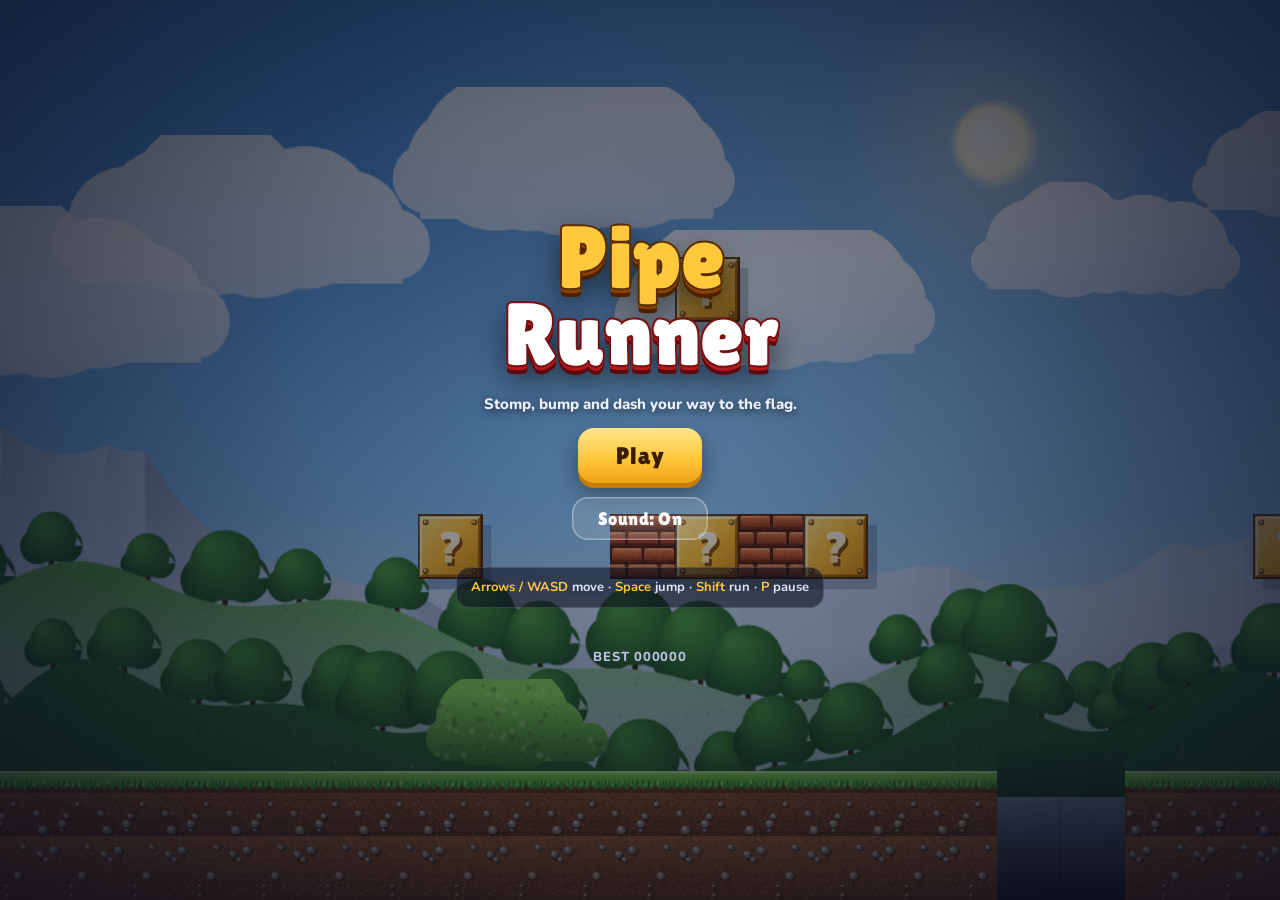
==== pipe-runner.html @ fc213bd1 "Add Pipe Runner, a mobile-friendly platformer game Single-file canvas game with touch controls (d-pa" ====
<!doctype html>
<html lang="en">
<head>
<meta charset="utf-8">
<meta name="viewport" content="width=device-width,initial-scale=1,maximum-scale=1,user-scalable=no,viewport-fit=cover">
<title>Pipe Runner</title>
<meta name="claude:viewport-fit-sides" content="cover">
<meta name="theme-color" content="#0b0f1d">
<meta name="apple-mobile-web-app-capable" content="yes">
<link rel="preconnect" href="https://fonts.googleapis.com">
<link rel="preconnect" href="https://fonts.gstatic.com" crossorigin>
<link rel="stylesheet" href="https://fonts.googleapis.com/css2?family=Lilita+One&family=Nunito:wght@700;800;900&display=swap">
<style>
/* Layout: one full-bleed canvas; touch controls float over it in landscape and sit in a dock under it in portrait. */
:root{
  --ink:#0b0f1d;
  --ink-2:#151b31;
  --glass:rgba(255,255,255,.13);
  --glass-hi:rgba(255,255,255,.32);
  --line:rgba(255,255,255,.34);
  --fg:#fff;
  --muted:#b9c2e0;
  --gold:#ffc83d;
  --gold-d:#c77d08;
  --red:#e2363a;
  --display:"Lilita One","Arial Black",system-ui,sans-serif;
  --ui:"Nunito",system-ui,-apple-system,"Segoe UI",sans-serif;
  --game-top:0px;
  --game-bottom:100vh;
  color-scheme:dark;
}
html,body{height:100%;margin:0;overflow:hidden;background:var(--ink);color:var(--fg);
  touch-action:none;-webkit-user-select:none;user-select:none;-webkit-touch-callout:none;-webkit-tap-highlight-color:transparent;overscroll-behavior:none}
body{font-family:var(--ui);padding-left:max(16px,env(safe-area-inset-left,0px));padding-right:max(16px,env(safe-area-inset-right,0px))}
#c{position:fixed;inset:0;width:100%;height:100%;display:block}
#sa{position:fixed;visibility:hidden;pointer-events:none;inset:0;padding:env(safe-area-inset-top,0px) env(safe-area-inset-right,0px) env(safe-area-inset-bottom,0px) env(safe-area-inset-left,0px)}

/* touch pad */
#pad{position:fixed;left:0;right:0;bottom:0;pointer-events:none;display:flex;justify-content:space-between;align-items:flex-end;
  padding:0 max(18px,calc(env(safe-area-inset-right,0px) + 10px)) max(16px,calc(env(safe-area-inset-bottom,0px) + 10px)) max(18px,calc(env(safe-area-inset-left,0px) + 10px))}
[hidden]{display:none!important}
.portrait #pad{top:var(--game-bottom);align-items:center;padding-bottom:max(20px,env(safe-area-inset-bottom,0px));
  background:linear-gradient(180deg,#1a2140 0%,var(--ink) 70%)}
.portrait #pad::before{content:"";position:absolute;left:0;right:0;top:0;height:1px;background:rgba(255,255,255,.12)}
.ctl{pointer-events:auto;touch-action:none;background:var(--glass);border:1.5px solid var(--line);color:var(--fg);
  -webkit-backdrop-filter:blur(8px);backdrop-filter:blur(8px);box-shadow:0 6px 20px rgba(0,0,0,.28), inset 0 1px 0 rgba(255,255,255,.25)}
#dpad{position:relative;width:196px;height:92px;border-radius:46px;display:flex}
#dpad .half{flex:1;display:flex;align-items:center;justify-content:space-between;padding:0 16px;opacity:.9;transition:background .08s}
#dpad .half.l{flex-direction:row-reverse;border-radius:46px 0 0 46px}
#dpad .half.r{border-radius:0 46px 46px 0}
#dpad .half.on{background:var(--glass-hi)}
#dpad .half.run{background:rgba(255,200,61,.38)}
#dpad::after{content:"";position:absolute;left:50%;top:22%;bottom:22%;width:1px;background:var(--line)}
.chev{width:0;height:0;border-top:11px solid transparent;border-bottom:11px solid transparent}
.r .chev{border-left:15px solid #fff}.l .chev{border-right:15px solid #fff}
.chev2{display:flex;gap:1px;opacity:.55}
.chev2 i{width:0;height:0;border-top:7px solid transparent;border-bottom:7px solid transparent}
.r .chev2 i{border-left:9px solid var(--gold)}.l .chev2 i{border-right:9px solid var(--gold)}
#btns{display:flex;gap:16px;align-items:flex-end}
.round{border-radius:50%;display:flex;flex-direction:column;align-items:center;justify-content:center;font-family:var(--display);font-size:26px;line-height:1;padding:0;cursor:pointer}
.round small{font-family:var(--ui);font-weight:900;font-size:9px;letter-spacing:.14em;opacity:.75;margin-top:3px}
#bB{width:70px;height:70px;margin-bottom:26px}
#bA{width:88px;height:88px;background:rgba(226,54,58,.42);border-color:rgba(255,160,150,.6)}
.round.on{background:var(--glass-hi);transform:scale(.94)}
#bA.on{background:rgba(255,80,80,.7)}
.portrait #dpad{width:min(46vw,210px);height:104px;border-radius:52px}
.portrait #bA{width:96px;height:96px}
.portrait #bB{width:76px;height:76px}

/* top bar buttons */
#pauseBtn{position:fixed;width:42px;height:42px;border-radius:12px;top:calc(var(--game-top) + 10px);right:max(12px,calc(env(safe-area-inset-right,0px) + 8px));
  display:flex;align-items:center;justify-content:center;gap:5px;cursor:pointer;padding:0}
#pauseBtn i{width:5px;height:16px;border-radius:2px;background:#fff}
#pauseBtn:focus-visible,.btn:focus-visible,.round:focus-visible{outline:3px solid var(--gold);outline-offset:3px}

/* screens */
.screen{position:fixed;inset:0;display:flex;align-items:center;justify-content:center;z-index:5;
  padding:max(16px,env(safe-area-inset-top,0px)) max(16px,env(safe-area-inset-right,0px)) max(16px,env(safe-area-inset-bottom,0px)) max(16px,env(safe-area-inset-left,0px))}
.screen.dim{background:radial-gradient(ellipse at center,rgba(8,12,28,.35),rgba(8,12,28,.78))}
.panel{display:flex;flex-direction:column;align-items:center;gap:14px;text-align:center;max-width:440px;width:100%}
.logo{font-family:var(--display);font-size:clamp(46px,12vw,86px);line-height:.9;margin:0;letter-spacing:.01em;text-wrap:balance;
  color:var(--gold);-webkit-text-stroke:2px #5a2c00;
  text-shadow:0 4px 0 #8a4300,0 8px 0 #4b2200,0 14px 30px rgba(0,0,0,.55)}
.logo span{display:block;color:#fff;-webkit-text-stroke:2px #7a1013;text-shadow:0 4px 0 #b3191e,0 8px 0 #5c0a0d,0 14px 30px rgba(0,0,0,.55)}
.tag{font-weight:800;font-size:15px;color:#eef2ff;margin:4px 0 0;text-shadow:0 2px 8px rgba(0,0,0,.6)}
.btn{font-family:var(--display);font-size:24px;letter-spacing:.03em;color:#3a1d00;border:0;border-radius:16px;padding:14px 38px;cursor:pointer;
  background:linear-gradient(180deg,#ffe58a,#ffc83d 55%,#f0a312);box-shadow:0 5px 0 var(--gold-d),0 10px 24px rgba(0,0,0,.4);transition:transform .08s}
.btn:active{transform:translateY(3px);box-shadow:0 2px 0 var(--gold-d),0 6px 16px rgba(0,0,0,.4)}
.btn.ghost{background:rgba(255,255,255,.12);color:#fff;box-shadow:inset 0 0 0 1.5px var(--line);font-size:18px;padding:11px 26px}
.row{display:flex;gap:10px;flex-wrap:wrap;justify-content:center}
.meta{font-weight:800;font-size:13px;color:var(--muted);letter-spacing:.06em;text-transform:uppercase;font-variant-numeric:tabular-nums}
.help{font-weight:700;font-size:13px;line-height:1.5;color:#dfe5fa;background:rgba(10,14,30,.55);border:1px solid rgba(255,255,255,.14);border-radius:14px;padding:10px 14px;max-width:360px}
.help b{color:var(--gold)}
.card-title{font-family:var(--display);font-size:clamp(40px,10vw,64px);margin:0;color:#fff;text-shadow:0 4px 0 rgba(0,0,0,.35),0 10px 30px rgba(0,0,0,.5)}
.card-sub{font-weight:900;font-size:15px;letter-spacing:.2em;text-transform:uppercase;color:var(--gold);margin:0}
#card{pointer-events:none}
#card .panel{animation:pop .5s cubic-bezier(.2,1.4,.4,1) both}
@keyframes pop{from{transform:scale(.7);opacity:0}to{transform:none;opacity:1}}
@media (prefers-reduced-motion:reduce){#card .panel{animation:none}}
.kbd-only{display:none}.no-touch .kbd-only{display:inline}.no-touch .touch-only{display:none}
</style>
</head>
<body>

<canvas id="c" aria-label="Pipe Runner game"></canvas>
<div id="sa"></div>

<button id="pauseBtn" class="ctl" aria-label="Pause" hidden><i></i><i></i></button>

<div id="pad" hidden>
  <div id="dpad" class="ctl" aria-label="Move left or right. Push to the edge to run.">
    <div class="half l"><span class="chev"></span><span class="chev2"><i></i><i></i></span></div>
    <div class="half r"><span class="chev"></span><span class="chev2"><i></i><i></i></span></div>
  </div>
  <div id="btns">
    <button id="bB" class="ctl round" aria-label="Run">B<small>RUN</small></button>
    <button id="bA" class="ctl round" aria-label="Jump">A<small>JUMP</small></button>
  </div>
</div>

<div id="title" class="screen dim">
  <div class="panel">
    <h1 class="logo">Pipe<span>Runner</span></h1>
    <p class="tag">Stomp, bump and dash your way to the flag.</p>
    <button id="playBtn" class="btn">Play</button>
    <div class="row"><button id="soundBtn" class="btn ghost">Sound: On</button></div>
    <p class="help"><span class="touch-only">Left pad moves. Push to the <b>gold edge</b> to run (or hold <b>B</b>). Tap <b>A</b> to jump, hold it to jump higher.</span><span class="kbd-only"><b>Arrows / WASD</b> move · <b>Space</b> jump · <b>Shift</b> run · <b>P</b> pause</span></p>
    <p class="meta" id="hiText">Best 000000</p>
  </div>
</div>

<div id="card" class="screen" hidden>
  <div class="panel"><p class="card-sub" id="cardSub">Morning</p><h2 class="card-title" id="cardTitle">World 1</h2><p class="meta" id="cardLives">Lives × 3</p></div>
</div>

<div id="pause" class="screen dim" hidden>
  <div class="panel">
    <h2 class="card-title">Paused</h2>
    <button id="resumeBtn" class="btn">Resume</button>
    <div class="row"><button id="restartBtn" class="btn ghost">Restart world</button><button id="sound2Btn" class="btn ghost">Sound: On</button></div>
  </div>
</div>

<div id="over" class="screen dim" hidden>
  <div class="panel">
    <h2 class="card-title" id="overTitle">Game Over</h2>
    <p class="meta" id="overScore">Score 000000</p>
    <button id="againBtn" class="btn">Play again</button>
  </div>
</div>

<script>
'use strict';
(() => {
const T = 48, ROWS = 14, VH = ROWS * T, TS = 96, STEP = 1 / 120;
const $ = id => document.getElementById(id);
const cvs = $('c'), ctx = cvs.getContext('2d');
const store = {
  get(k, d) { try { const v = localStorage.getItem('piperunner.' + k); return v == null ? d : JSON.parse(v); } catch (e) { return d; } },
  set(k, v) { try { localStorage.setItem('piperunner.' + k, JSON.stringify(v)); } catch (e) {} }
};
const clamp = (v, a, b) => v < a ? a : v > b ? b : v;
function rng(seed) { return () => { seed |= 0; seed = seed + 0x6D2B79F5 | 0; let t = Math.imul(seed ^ seed >>> 15, 1 | seed); t = t + Math.imul(t ^ t >>> 7, 61 | t) ^ t; return ((t ^ t >>> 14) >>> 0) / 4294967296; }; }
function mk(w, h) { const c = document.createElement('canvas'); c.width = w; c.height = h; return [c, c.getContext('2d')]; }
function rr(g, x, y, w, h, r) { g.beginPath(); g.moveTo(x + r, y); g.arcTo(x + w, y, x + w, y + h, r); g.arcTo(x + w, y + h, x, y + h, r); g.arcTo(x, y + h, x, y, r); g.arcTo(x, y, x + w, y, r); g.closePath(); }
function vibrate(ms) { try { navigator.vibrate && navigator.vibrate(ms); } catch (e) {} }

/* ---------- viewport ---------- */
let DPR = 1, W = 0, H = 0, S = 1, VW = 0, GY = 0, portrait = false, SA = { t: 0, r: 0, b: 0, l: 0 };
function resize() {
  const cs = getComputedStyle($('sa'));
  SA = { t: parseFloat(cs.paddingTop) || 0, r: parseFloat(cs.paddingRight) || 0, b: parseFloat(cs.paddingBottom) || 0, l: parseFloat(cs.paddingLeft) || 0 };
  DPR = Math.min(window.devicePixelRatio || 1, 2.5);
  W = innerWidth; H = innerHeight;
  cvs.width = Math.round(W * DPR); cvs.height = Math.round(H * DPR);
  portrait = H > W * 1.05;
  if (portrait) { S = Math.min((H * 0.62 - SA.t) / VH, W / (14 * T)); GY = SA.t; }
  else { S = H / VH; if (W / S < 15 * T) S = W / (15 * T); GY = (H - VH * S) / 2; }
  VW = W / S;
  const root = document.documentElement.style;
  root.setProperty('--game-top', GY + 'px');
  root.setProperty('--game-bottom', (GY + VH * S) + 'px');
  document.body.classList.toggle('portrait', portrait);
  skyGrad = null;
}
addEventListener('resize', resize);
addEventListener('orientationchange', () => setTimeout(resize, 200));

/* ---------- themes ---------- */
const THEMES = [
  { name: 'Morning Meadows', skyT: '#2f7fdc', skyM: '#7fbcf2', skyB: '#d9efff', sun: [255, 246, 214], sunX: .78, sunY: .16, haze: '#cfe6ff',
    mtnFar: '#93b2d8', mtnNear: '#6f8fbc', snow: true, hillA: '#5ea84d', hillB: '#2f6e33', tree: ['#4a9a3e', '#22582a'], cloud: '#ffffff', cloudSh: '#c3d6ee', night: false },
  { name: 'Sunset Ridge', skyT: '#263578', skyM: '#c4688a', skyB: '#ffbe73', sun: [255, 210, 130], sunX: .3, sunY: .5, haze: '#f6b98c',
    mtnFar: '#a07796', mtnNear: '#6d557f', snow: false, hillA: '#6b7c3a', hillB: '#3b4a26', tree: ['#56702f', '#2d3d1c'], cloud: '#ffe0c8', cloudSh: '#c9849a', night: false },
  { name: 'Moonlit Hollow', skyT: '#070b22', skyM: '#1d2350', skyB: '#3f3e78', sun: [225, 232, 255], sunX: .72, sunY: .18, haze: '#4a4b85',
    mtnFar: '#2f3766', mtnNear: '#232a52', snow: true, hillA: '#2c4c3e', hillB: '#162a24', tree: ['#284a3a', '#122520'], cloud: '#8a90c0', cloudSh: '#3c4170', night: true }
];
let TH = THEMES[0];

/* ---------- textures ---------- */
const tex = {};
function noiseDots(g, R, n, w, h, dark, light, aMin, aMax, sMax) {
  for (let i = 0; i < n; i++) {
    g.fillStyle = `rgba(${R() < .55 ? dark : light},${aMin + R() * (aMax - aMin)})`;
    const s = 1 + R() * sMax; g.fillRect(R() * w, R() * h, s, s);
  }
}
function bevel(g, x, y, w, h, b, hi, lo) {
  g.fillStyle = hi; g.beginPath(); g.moveTo(x, y); g.lineTo(x + w, y); g.lineTo(x + w - b, y + b); g.lineTo(x + b, y + b); g.lineTo(x + b, y + h - b); g.lineTo(x, y + h); g.fill();
  g.fillStyle = lo; g.beginPath(); g.moveTo(x + w, y); g.lineTo(x + w, y + h); g.lineTo(x, y + h); g.lineTo(x + b, y + h - b); g.lineTo(x + w - b, y + h - b); g.lineTo(x + w - b, y + b); g.fill();
}
function rivets(g, s, col) {
  for (const [x, y] of [[12, 12], [s - 12, 12], [12, s - 12], [s - 12, s - 12]]) {
    const gr = g.createRadialGradient(x - 1.5, y - 1.5, .5, x, y, 5); gr.addColorStop(0, 'rgba(255,255,255,.85)'); gr.addColorStop(.4, col); gr.addColorStop(1, 'rgba(0,0,0,.55)');
    g.fillStyle = gr; g.beginPath(); g.arc(x, y, 4.5, 0, 7); g.fill();
  }
}
function buildTextures() {
  const s = TS;
  // ground
  for (const grass of [true, false]) {
    const [c, g] = mk(s, s), R = rng(grass ? 11 : 12);
    let gr = g.createLinearGradient(0, 0, 0, s); gr.addColorStop(0, '#a4632f'); gr.addColorStop(1, '#6a3a1b');
    g.fillStyle = gr; g.fillRect(0, 0, s, s);
    // soil strata
    for (let i = 0; i < 5; i++) { g.fillStyle = `rgba(60,30,12,${.08 + R() * .1})`; g.fillRect(0, 18 + i * 17 + R() * 6, s, 2 + R() * 3); }
    noiseDots(g, R, 340, s, s, '50,24,8', '220,160,100', .1, .3, 3);
    for (let i = 0; i < 7; i++) {
      const x = R() * s, y = (grass ? 30 : 6) + R() * (s - (grass ? 36 : 12)), r = 3 + R() * 6;
      const pg = g.createRadialGradient(x - r * .3, y - r * .4, r * .1, x, y, r); pg.addColorStop(0, '#d9cbb6'); pg.addColorStop(.6, '#8c7a66'); pg.addColorStop(1, '#4b3a2b');
      g.fillStyle = 'rgba(30,14,4,.4)'; g.beginPath(); g.ellipse(x + 1.5, y + 2, r, r * .75, 0, 0, 7); g.fill();
      g.fillStyle = pg; g.beginPath(); g.ellipse(x, y, r, r * .75, 0, 0, 7); g.fill();
    }
    if (grass) {
      g.fillStyle = 'rgba(30,14,4,.35)'; g.fillRect(0, 22, s, 10);
      gr = g.createLinearGradient(0, 0, 0, 30); gr.addColorStop(0, '#9be35c'); gr.addColorStop(.5, '#5fb83a'); gr.addColorStop(1, '#357d25');
      g.fillStyle = gr; g.beginPath(); g.moveTo(0, 0); g.lineTo(s, 0);
      for (let x = s; x >= 0; x -= 6) g.lineTo(x, 22 + Math.sin(x * .55) * 3 + R() * 5);
      g.closePath(); g.fill();
      for (let i = 0; i < 60; i++) {
        const x = R() * s, h = 5 + R() * 9; g.strokeStyle = R() < .5 ? 'rgba(200,255,150,.55)' : 'rgba(30,90,20,.6)'; g.lineWidth = 1.3;
        g.beginPath(); g.moveTo(x, 18 + R() * 6); g.lineTo(x + (R() - .5) * 4, 18 - h + 8); g.stroke();
      }
      g.fillStyle = 'rgba(255,255,255,.35)'; g.fillRect(0, 0, s, 2.5);
    }
    tex[grass ? 'grass' : 'dirt'] = c;
  }
  // brick
  {
    const [c, g] = mk(s, s), R = rng(21);
    g.fillStyle = '#4a2010'; g.fillRect(0, 0, s, s);
    const bh = s / 4;
    for (let row = 0; row < 4; row++) {
      const off = row % 2 ? -s / 4 : 0;
      for (let bx = off; bx < s; bx += s / 2) {
        const x = bx + 2, y = row * bh + 2, w = s / 2 - 4, h = bh - 4;
        const gr = g.createLinearGradient(0, y, 0, y + h); const tint = R() * 18 - 9;
        gr.addColorStop(0, `rgb(${222 + tint},${120 + tint},${74 + tint})`); gr.addColorStop(.45, `rgb(${184 + tint},${82 + tint},${44})`); gr.addColorStop(1, `rgb(${128 + tint},${50},${26})`);
        g.fillStyle = gr; rr(g, x, y, w, h, 3); g.fill();
        g.fillStyle = 'rgba(255,220,190,.35)'; g.fillRect(x + 3, y + 1, w - 6, 2);
        g.fillStyle = 'rgba(0,0,0,.25)'; g.fillRect(x + 2, y + h - 3, w - 4, 2);
      }
    }
    noiseDots(g, R, 220, s, s, '40,10,0', '255,200,160', .08, .22, 2);
    g.fillStyle = 'rgba(0,0,0,.35)'; g.fillRect(0, s - 2, s, 2); g.fillRect(s - 2, 0, 2, s);
    tex.brick = c;
  }
  // question block
  {
    const [c, g] = mk(s, s), R = rng(31);
    let gr = g.createLinearGradient(0, 0, s, s); gr.addColorStop(0, '#ffe58a'); gr.addColorStop(.5, '#ffbf2e'); gr.addColorStop(1, '#d98a0c');
    g.fillStyle = gr; g.fillRect(0, 0, s, s);
    noiseDots(g, R, 120, s, s, '140,70,0', '255,250,210', .06, .18, 2);
    bevel(g, 0, 0, s, s, 7, 'rgba(255,250,215,.7)', 'rgba(110,50,0,.6)');
    g.strokeStyle = 'rgba(70,30,0,.85)'; g.lineWidth = 3; g.strokeRect(1.5, 1.5, s - 3, s - 3);
    rivets(g, s, '#b86d06');
    g.font = `64px ${'"Lilita One","Arial Black",sans-serif'}`; g.textAlign = 'center'; g.textBaseline = 'middle';
    g.fillStyle = 'rgba(90,40,0,.75)'; g.fillText('?', s / 2 + 4, s / 2 + 8);
    gr = g.createLinearGradient(0, 20, 0, 76); gr.addColorStop(0, '#fffdf0'); gr.addColorStop(1, '#ffe2a0');
    g.fillStyle = gr; g.fillText('?', s / 2, s / 2 + 3);
    tex.q = c;
  }
  // used block
  {
    const [c, g] = mk(s, s), R = rng(41);
    const gr = g.createLinearGradient(0, 0, s, s); gr.addColorStop(0, '#b07a4a'); gr.addColorStop(1, '#6b4224');
    g.fillStyle = gr; g.fillRect(0, 0, s, s);
    noiseDots(g, R, 200, s, s, '40,20,5', '230,190,150', .08, .2, 2);
    bevel(g, 0, 0, s, s, 7, 'rgba(255,225,190,.4)', 'rgba(40,18,4,.55)');
    g.strokeStyle = 'rgba(40,18,4,.9)'; g.lineWidth = 3; g.strokeRect(1.5, 1.5, s - 3, s - 3);
    rivets(g, s, '#5a3418');
    tex.used = c;
  }
  // hard stone block
  {
    const [c, g] = mk(s, s), R = rng(51);
    const gr = g.createLinearGradient(0, 0, s, s); gr.addColorStop(0, '#c8c2b6'); gr.addColorStop(1, '#7c776d');
    g.fillStyle = gr; g.fillRect(0, 0, s, s);
    noiseDots(g, R, 420, s, s, '50,48,44', '255,255,250', .08, .25, 2.5);
    bevel(g, 0, 0, s, s, 9, 'rgba(255,255,255,.45)', 'rgba(30,28,24,.5)');
    g.strokeStyle = 'rgba(40,38,34,.55)'; g.lineWidth = 1.5; g.beginPath(); g.moveTo(30, 12); g.lineTo(40, 34); g.lineTo(34, 50); g.lineTo(46, 70); g.stroke();
    g.strokeStyle = 'rgba(255,255,255,.25)'; g.beginPath(); g.moveTo(31.5, 12); g.lineTo(41.5, 34); g.stroke();
    g.strokeStyle = 'rgba(30,28,24,.8)'; g.lineWidth = 2; g.strokeRect(1, 1, s - 2, s - 2);
    tex.hard = c;
  }
  // pipes (2 tiles wide)
  function pipeGrad(g, x0, x1) {
    const gr = g.createLinearGradient(x0, 0, x1, 0);
    gr.addColorStop(0, '#0f3d14'); gr.addColorStop(.12, '#2f8a2f'); gr.addColorStop(.28, '#b6f58c'); gr.addColorStop(.38, '#62c94a');
    gr.addColorStop(.7, '#2b8a2b'); gr.addColorStop(.92, '#145218'); gr.addColorStop(1, '#0b2c0e'); return gr;
  }
  {
    const [c, g] = mk(s * 2, s);
    g.fillStyle = pipeGrad(g, 14, s * 2 - 14); g.fillRect(14, 30, s * 2 - 28, s - 30);
    g.fillStyle = 'rgba(0,0,0,.35)'; g.fillRect(14, 30, s * 2 - 28, 8);
    g.fillStyle = pipeGrad(g, 2, s * 2 - 2); rr(g, 2, 2, s * 2 - 4, 34, 6); g.fill();
    g.strokeStyle = '#0a2a0c'; g.lineWidth = 3; rr(g, 2, 2, s * 2 - 4, 34, 6); g.stroke();
    g.fillStyle = 'rgba(255,255,255,.35)'; g.fillRect(10, 6, s * 2 - 20, 3);
    g.strokeStyle = '#0a2a0c'; g.beginPath(); g.moveTo(14, 37); g.lineTo(14, s); g.moveTo(s * 2 - 14, 37); g.lineTo(s * 2 - 14, s); g.stroke();
    tex.pipeTop = c;
  }
  {
    const [c, g] = mk(s * 2, s);
    g.fillStyle = pipeGrad(g, 14, s * 2 - 14); g.fillRect(14, 0, s * 2 - 28, s);
    g.strokeStyle = '#0a2a0c'; g.lineWidth = 3; g.beginPath(); g.moveTo(14, 0); g.lineTo(14, s); g.moveTo(s * 2 - 14, 0); g.lineTo(s * 2 - 14, s); g.stroke();
    tex.pipeBody = c;
  }
}

/* ---------- scenery sprites (per theme) ---------- */
let scen = null;
function puffs(g, R, w, h, n, top, bot) {
  const gr = g.createLinearGradient(0, h * .15, 0, h * .95); gr.addColorStop(0, top); gr.addColorStop(1, bot);
  g.fillStyle = gr; g.beginPath();
  for (let i = 0; i < n; i++) {
    const t = i / (n - 1), x = w * .14 + t * w * .72, r = h * (.2 + Math.sin(t * Math.PI) * .28) * (.75 + R() * .5);
    const y = h * .72 - r * .55 - R() * h * .06;
    g.moveTo(x + r, y); g.arc(x, y, r, 0, 7);
  }
  g.rect(w * .12, h * .62, w * .76, h * .2); g.fill();
}
function buildScenery(th) {
  const sc = {};
  // clouds
  sc.clouds = [0, 1, 2].map(i => {
    const [c, g] = mk(360, 150), R = rng(100 + i);
    g.globalAlpha = th.night ? .55 : .96; puffs(g, R, 360, 150, 7 + i, th.cloud, th.cloudSh);
    g.globalAlpha = .45; g.globalCompositeOperation = 'source-atop';
    const hl = g.createRadialGradient(130, 30, 10, 130, 40, 170); hl.addColorStop(0, 'rgba(255,255,255,.9)'); hl.addColorStop(1, 'rgba(255,255,255,0)');
    g.fillStyle = hl; g.fillRect(0, 0, 360, 150); return c;
  });
  // mountains
  {
    const w = 2048, h = 380, [c, g] = mk(w, h), R = rng(7);
    const layers = [{ col: th.mtnFar, base: 110, amp: 250, ks: [1, 2, 3, 5, 8, 13] }, { col: th.mtnNear, base: 40, amp: 180, ks: [2, 3, 4, 7, 11] }];
    for (const L of layers) {
      const ph = L.ks.map(() => R() * Math.PI), am = L.ks.map((k, i) => (1 / Math.pow(k, .7)) * (.6 + R() * .6));
      const tot = am.reduce((a, b) => a + b, 0);
      const ridge = x => Math.min(h - 8, L.base + L.amp * Math.pow(L.ks.reduce((a, k, i) => a + am[i] * Math.pow(1 - Math.abs(Math.sin(Math.PI * k * x / w + ph[i])), 1.6), 0) / tot, 1.4));
      const path = new Path2D(); path.moveTo(0, h);
      for (let x = 0; x <= w; x += 4) path.lineTo(x, h - ridge(x)); path.lineTo(w, h); path.closePath();
      const gr = g.createLinearGradient(0, h - L.base - L.amp, 0, h); gr.addColorStop(0, L.col); gr.addColorStop(1, th.haze);
      g.fillStyle = gr; g.fill(path);
      g.save(); g.clip(path);
      // light & shadow facets
      for (let x = 0; x < w; x += 2) {
        const d = (ridge(x + 2) - ridge(x)) / 2, a = Math.min(.22, Math.abs(d) * .12);
        const sg = g.createLinearGradient(0, h - ridge(x), 0, h - ridge(x) + 160);
        const col = d > 0 ? '255,255,255' : '10,10,40';
        sg.addColorStop(0, `rgba(${col},${a})`); sg.addColorStop(1, `rgba(${col},0)`);
        g.fillStyle = sg; g.fillRect(x, h - ridge(x), 2, 160);
      }
      if (th.snow) {
        const sl = h - L.base - L.amp * .68;
        const sg = g.createLinearGradient(0, sl - 60, 0, sl + 26); sg.addColorStop(0, th.night ? 'rgba(200,210,255,.75)' : 'rgba(255,255,255,.95)'); sg.addColorStop(1, 'rgba(255,255,255,0)');
        g.fillStyle = sg; g.fillRect(0, 0, w, sl + 26);
      }
      g.restore();
    }
    sc.mtn = c;
  }
  // hills with trees
  {
    const w = 1536, h = 280, [c, g] = mk(w, h), R = rng(9);
    for (const [li, col, base, amp] of [[0, th.hillA, 110, 60], [1, th.hillB, 50, 46]]) {
      const ks = li ? [2, 5, 9] : [1, 3, 4, 7], ph = ks.map(() => R() * 6.28);
      const y = x => h - base - ks.reduce((a, k, i) => a + Math.sin(2 * Math.PI * k * x / w + ph[i]) * amp / (i + 1), 0) * .7;
      // trees on ridge
      const trees = [];
      for (let x = 20; x < w - 20; x += 26 + R() * 50) trees.push([x, y(x), 14 + R() * 18]);
      for (const [x, yy, r] of trees) {
        g.fillStyle = '#3a2614'; g.fillRect(x - 2, yy - r * .6, 4, r * .9);
        const tg = g.createRadialGradient(x - r * .4, yy - r * 1.6, r * .2, x, yy - r * 1.1, r * 1.3);
        tg.addColorStop(0, th.tree[0]); tg.addColorStop(1, th.tree[1]);
        g.fillStyle = tg; g.beginPath(); g.arc(x, yy - r * 1.1, r, 0, 7); g.arc(x - r * .55, yy - r * .7, r * .7, 0, 7); g.arc(x + r * .55, yy - r * .75, r * .7, 0, 7); g.fill();
      }
      const path = new Path2D(); path.moveTo(0, h);
      for (let x = 0; x <= w; x += 4) path.lineTo(x, y(x)); path.lineTo(w, h); path.closePath();
      const gr = g.createLinearGradient(0, h - base - amp, 0, h); gr.addColorStop(0, col); gr.addColorStop(1, li ? th.hillB : th.haze);
      g.fillStyle = gr; g.fill(path);
      g.save(); g.clip(path); g.globalAlpha = .12;
      for (let i = 0; i < 900; i++) { g.fillStyle = R() < .5 ? '#000' : '#fff'; g.fillRect(R() * w, h - R() * (base + amp), 2, 2); }
      g.restore();
    }
    sc.hills = c;
  }
  // bushes
  sc.bush = [0, 1, 2].map(i => {
    const [c, g] = mk(220, 110), R = rng(300 + i);
    puffs(g, R, 220, 110, 4 + i, '#8fdc5a', '#2b6a25');
    g.globalCompositeOperation = 'source-atop'; g.globalAlpha = .25;
    for (let k = 0; k < 120; k++) { g.fillStyle = R() < .5 ? '#164010' : '#d9ffb0'; g.beginPath(); g.arc(R() * 220, R() * 110, 1 + R() * 2.5, 0, 7); g.fill(); }
    return c;
  });
  // stars
  const R = rng(5); sc.stars = []; for (let i = 0; i < 90; i++) sc.stars.push([R(), R() * .6, R() * 1.6 + .4, R() * 6]);
  scen = sc;
}
function buildCastle() {
  const w = 5 * TS, h = 7 * TS, [c, g] = mk(w, h), R = rng(77);
  const stone = (x, y, ww, hh) => {
    const gr = g.createLinearGradient(x, y, x + ww, y + hh); gr.addColorStop(0, '#d8cdbb'); gr.addColorStop(1, '#8a7f70');
    g.fillStyle = gr; g.fillRect(x, y, ww, hh);
    g.strokeStyle = 'rgba(60,50,40,.45)'; g.lineWidth = 2;
    for (let yy = y; yy < y + hh; yy += 24) { g.beginPath(); g.moveTo(x, yy); g.lineTo(x + ww, yy); g.stroke();
      for (let xx = x + ((yy - y) / 24 % 2 ? 24 : 0); xx < x + ww; xx += 48) { g.beginPath(); g.moveTo(xx, yy); g.lineTo(xx, yy + 24); g.stroke(); } }
    noiseDots(g, R, ww * hh / 60, ww, hh, '40,30,20', '255,250,240', .06, .2, 2);
    g.fillStyle = 'rgba(255,255,255,.18)'; g.fillRect(x, y, 6, hh); g.fillStyle = 'rgba(0,0,0,.2)'; g.fillRect(x + ww - 8, y, 8, hh);
  };
  const crenel = (x, y, ww) => { for (let xx = x; xx < x + ww - 10; xx += 44) stone(xx, y - 30, 30, 30); };
  stone(0, h - 3 * TS, w, 3 * TS); crenel(0, h - 3 * TS, w);
  stone(TS, h - 5 * TS, 3 * TS, 2 * TS); crenel(TS, h - 5 * TS, 3 * TS);
  // door
  const dx = 2 * TS + 8, dw = TS - 16, dy = h - 1.7 * TS;
  g.fillStyle = '#1a0f08'; g.beginPath(); g.moveTo(dx, h); g.lineTo(dx, dy + dw / 2); g.arc(dx + dw / 2, dy + dw / 2, dw / 2, Math.PI, 0); g.lineTo(dx + dw, h); g.fill();
  // windows
  for (const wx of [TS * 1.6, TS * 3.1]) { g.fillStyle = '#1a0f08'; rr(g, wx, h - 4.3 * TS, 26, 46, 13); g.fill(); }
  // pennant
  g.fillStyle = '#5a4a3a'; g.fillRect(2.5 * TS - 3, h - 6.6 * TS, 6, 1.3 * TS);
  g.fillStyle = '#e2363a'; g.beginPath(); g.moveTo(2.5 * TS + 3, h - 6.6 * TS); g.lineTo(2.5 * TS + 70, h - 6.35 * TS); g.lineTo(2.5 * TS + 3, h - 6.1 * TS); g.fill();
  tex.castle = c;
}

/* ---------- level generation ---------- */
// tiles: 1 ground, 2 brick, 3 ?coin, 4 ?power, 5 used, 6 hard, 7-10 pipe, 12 coin
const solid = t => t >= 1 && t <= 10;
let L = null, levelN = 1;
function genLevel(n) {
  const R = rng(n * 7919 + 13), diff = Math.min(1, (n - 1) / 5);
  const len = 190 + Math.min(n, 6) * 18;
  const g = []; for (let r = 0; r < ROWS; r++) g.push(new Uint8Array(len));
  const ents = [], deco = [];
  const set = (c, r, v) => { if (c >= 0 && c < len && r >= 0 && r < ROWS) g[r][c] = v; };
  const ground = (a, b) => { for (let c = a; c < b; c++) { set(c, 12, 1); set(c, 13, 1); } };
  const ri = (a, b) => a + Math.floor(R() * (b - a + 1));
  const foe = (c, type) => ents.push({ type: type || (R() < .22 + diff * .25 ? 'beetle' : 'walker'), c, r: 11 });
  const pipe = (c, h) => { const top = 12 - h; set(c, top, 7); set(c + 1, top, 8); for (let r = top + 1; r < 12; r++) { set(c, r, 9); set(c + 1, r, 10); } };
  let powerLeft = 2 + (n < 3 ? 1 : 0);
  ground(0, 18);
  set(9, 8, 3); set(12, 8, 2); set(13, 8, 4); set(14, 8, 2); set(15, 8, 3); set(13, 4, 3); foe(16, 'walker');
  let x = 20; const end = len - 36;
  while (x < end) {
    const k = R();
    if (k < .16) { const w = ri(6, 10); ground(x, x + w); if (R() < .7) foe(x + ri(2, w - 2)); if (R() < .4 + diff * .3) foe(x + w - 2, 'walker'); x += w; }
    else if (k < .31) { ground(x, x + 2); const gw = ri(2, 2 + Math.round(diff * 2)); for (let i = 0; i < gw; i++) set(x + 2 + i, 8, 12); x += 2 + gw; ground(x, x + 3); x += 3; }
    else if (k < .48) { const w = ri(11, 14); ground(x, x + w); pipe(x + 2, ri(2, 3)); if (R() < .6) pipe(x + w - 4, ri(2, 3 + Math.round(diff))); foe(x + 6); x += w; }
    else if (k < .67) {
      const w = ri(10, 13); ground(x, x + w);
      const pat = [[2, 3, 2, 3, 2], [3, 2, 4, 2, 3], [2, 2, 3, 2, 2], [3, 0, 3, 0, 3]][ri(0, 3)];
      pat.forEach((t, i) => { if (t) set(x + 2 + i, 8, t === 4 ? (powerLeft-- > 0 ? 4 : 3) : t); });
      if (R() < .5) { for (let i = 0; i < 4; i++) set(x + 3 + i, 4, i === 2 ? 3 : 2); }
      else if (R() < .5 && powerLeft > 0) { set(x + w - 3, 8, 4); powerLeft--; }
      foe(x + ri(3, w - 3)); if (R() < diff) foe(x + ri(3, w - 2)); x += w;
    }
    else if (k < .79) {
      const h = ri(3, 4), gap = R() < .5 ? 2 : 0;
      ground(x, x + h + 1); for (let i = 0; i < h; i++) for (let j = 0; j <= i; j++) set(x + 1 + i, 11 - j, 6);
      x += h + 1 + gap; ground(x, x + h + 3);
      for (let i = 0; i < h; i++) for (let j = 0; j < h - i; j++) set(x + i, 11 - j, 6);
      x += h + 3;
    }
    else if (k < .9) {
      ground(x, x + 2); const gw = ri(5, 7);
      for (let i = 1; i < gw - 1; i++) { set(x + 2 + i, 9, i === 2 ? 3 : 2); set(x + 2 + i, 7, 12); }
      x += 2 + gw; ground(x, x + 4); if (R() < .5) foe(x + 2); x += 4;
    }
    else { const w = ri(8, 10); ground(x, x + w); for (let i = 0; i < 5; i++) set(x + 2 + i, 9 - Math.round(Math.sin(i / 4 * Math.PI) * 2), 12); if (R() < .6) foe(x + w - 2); x += w; }
  }
  ground(x, len);
  const sx = x + 4;
  for (let i = 0; i < 8; i++) for (let h = 0; h <= i; h++) set(sx + i, 11 - h, 6);
  for (let h = 0; h < 8; h++) set(sx + 8, 11 - h, 6);
  const flagX = sx + 12; set(flagX, 11, 6);
  // checkpoint near middle on solid ground
  let mid = Math.floor(len / 2);
  while (mid < len - 40 && !(g[12][mid] === 1 && g[12][mid + 1] === 1 && !g[11][mid] && !g[10][mid] && !g[11][mid + 1])) mid++;
  // decorations
  for (let c = 2; c < len - 2; c++) {
    if (g[12][c] === 1 && g[12][c + 1] === 1 && g[12][c + 2] === 1 && !g[11][c] && !g[11][c + 1] && !g[11][c + 2] && R() < .09) { deco.push({ c, k: ri(0, 2) }); c += 5; }
  }
  ents.sort((a, b) => a.c - b.c);
  return { g, len, ents, deco, flagX, castleX: flagX + 5, mid, theme: THEMES[(n - 1) % THEMES.length] };
}
const tileAt = (c, r) => c < 0 ? 6 : (c >= L.len || r < 0 || r >= ROWS) ? 0 : L.g[r][c];

/* ---------- audio ---------- */
let AC = null, master, music, sfxG, noiseBuf, musicOn = false, musicTimer = 0, nextNoteT = 0, step = 0, muted = store.get('muted', false);
function initAudio() {
  if (AC) { if (AC.state === 'suspended') AC.resume(); return; }
  try {
    AC = new (window.AudioContext || window.webkitAudioContext)();
    const comp = AC.createDynamicsCompressor(); comp.connect(AC.destination);
    master = AC.createGain(); master.gain.value = muted ? 0 : .9; master.connect(comp);
    music = AC.createGain(); music.gain.value = .55; music.connect(master);
    sfxG = AC.createGain(); sfxG.gain.value = .8; sfxG.connect(master);
    noiseBuf = AC.createBuffer(1, AC.sampleRate * .5, AC.sampleRate);
    const d = noiseBuf.getChannelData(0); for (let i = 0; i < d.length; i++) d[i] = Math.random() * 2 - 1;
  } catch (e) { AC = null; }
}
const mf = m => 440 * Math.pow(2, (m - 69) / 12);
function tone(f, dur, type, vol, to, delay, dest) {
  if (!AC) return; const t = AC.currentTime + (delay || 0);
  const o = AC.createOscillator(), gn = AC.createGain(); o.type = type || 'square'; o.frequency.setValueAtTime(f, t);
  if (to) o.frequency.exponentialRampToValueAtTime(to, t + dur);
  gn.gain.setValueAtTime(0, t); gn.gain.linearRampToValueAtTime(vol, t + .006); gn.gain.exponentialRampToValueAtTime(.0001, t + dur);
  o.connect(gn); gn.connect(dest || sfxG); o.start(t); o.stop(t + dur + .02);
}
function noise(dur, vol, freq, delay, dest, at) {
  if (!AC) return; const t = at || AC.currentTime + (delay || 0);
  const s = AC.createBufferSource(), f = AC.createBiquadFilter(), gn = AC.createGain(); s.buffer = noiseBuf;
  f.type = 'bandpass'; f.frequency.value = freq || 1200; f.Q.value = .8;
  gn.gain.setValueAtTime(vol, t); gn.gain.exponentialRampToValueAtTime(.0001, t + dur);
  s.connect(f); f.connect(gn); gn.connect(dest || sfxG); s.start(t); s.stop(t + dur + .02);
}
const SFX = {
  jump: () => tone(300, .2, 'square', .09, 720),
  bigjump: () => tone(220, .22, 'square', .09, 560),
  coin: () => { tone(988, .07, 'square', .08); tone(1319, .32, 'square', .08, null, .07); },
  stomp: () => { tone(380, .12, 'triangle', .3, 90); noise(.08, .25, 600); },
  bump: () => { tone(140, .09, 'triangle', .3, 70); noise(.05, .2, 300); },
  brk: () => { noise(.3, .5, 900); tone(160, .12, 'triangle', .25, 60); },
  sprout: () => { for (let i = 0; i < 6; i++) tone(392 + i * 70, .08, 'square', .06, null, i * .05); },
  power: () => { [60, 64, 67, 72, 76, 79, 84].forEach((m, i) => tone(mf(m + 7), .09, 'square', .07, null, i * .055)); },
  hurt: () => { tone(600, .4, 'square', .08, 140); },
  kick: () => { tone(500, .07, 'square', .1, 900); noise(.05, .2, 1800); },
  one: () => { [76, 79, 88, 84, 86, 91].forEach((m, i) => tone(mf(m), .1, 'square', .07, null, i * .09)); },
  die: () => { [71, 77, 77, 77, 76, 74, 72].forEach((m, i) => tone(mf(m), .16, 'square', .09, null, .25 + i * .15)); },
  flag: () => { for (let i = 0; i < 10; i++) tone(mf(60 + i * 2), .1, 'square', .07, null, i * .06); },
  tick: () => tone(1800, .03, 'square', .03),
  clear: () => { [72, 76, 79, 84, 79, 84, 88].forEach((m, i) => tone(mf(m), .2, 'triangle', .14, null, i * .13)); }
};
function sfx(n) { if (AC && !muted) SFX[n](); }
// original 8-bar loop, eighth notes (midi, 0 = rest)
const MEL = [76, 0, 79, 76, 84, 0, 81, 79, 77, 0, 81, 77, 79, 0, 76, 0, 74, 0, 77, 74, 81, 0, 79, 77, 76, 79, 76, 74, 72, 0, 0, 0,
  76, 0, 79, 76, 84, 0, 86, 84, 81, 0, 84, 81, 79, 0, 76, 79, 77, 79, 81, 77, 76, 77, 79, 76, 74, 76, 74, 71, 72, 0, 72, 0];
const ROOTS = [48, 53, 50, 48, 48, 45, 41, 43];
function startMusic() {
  if (!AC) return; stopMusic(); musicOn = true; step = 0; nextNoteT = AC.currentTime + .08;
  musicTimer = setInterval(() => {
    if (!musicOn) return;
    const e8 = 60 / 152 / 2;
    while (nextNoteT < AC.currentTime + .15) {
      const m = MEL[step], bar = Math.floor(step / 8), pos = step % 8, root = ROOTS[bar];
      if (m) tone(mf(m), e8 * .85, 'square', .045, null, nextNoteT - AC.currentTime, music);
      if (pos % 2 === 0) tone(mf(pos === 0 || pos === 4 ? root : root + 7), e8 * 1.6, 'triangle', .16, null, nextNoteT - AC.currentTime, music);
      if (pos % 2 === 1) noise(.035, .05, 7000, 0, music, nextNoteT);
      nextNoteT += e8; step = (step + 1) % MEL.length;
    }
  }, 25);
}
function stopMusic() { musicOn = false; clearInterval(musicTimer); }
function setMuted(m) {
  muted = m; store.set('muted', m); if (master) master.gain.value = m ? 0 : .9;
  $('soundBtn').textContent = $('sound2Btn').textContent = 'Sound: ' + (m ? 'Off' : 'On');
}

/* ---------- input ---------- */
const input = { left: false, right: false, jump: false, run: false, buf: 0, kl: false, kr: false, kj: false, kRun: false, tl: false, tr: false, tRun: false, tj: false, tb: false };
function syncInput() {
  input.left = input.kl || input.tl; input.right = input.kr || input.tr;
  input.run = input.kRun || input.tRun || input.tb;
  const j = input.kj || input.tj; if (j && !input.jump) input.buf = .13; input.jump = j;
}
const KEYS = { ArrowLeft: 'kl', KeyA: 'kl', ArrowRight: 'kr', KeyD: 'kr', Space: 'kj', ArrowUp: 'kj', KeyW: 'kj', KeyZ: 'kj', KeyK: 'kj', ShiftLeft: 'kRun', ShiftRight: 'kRun', KeyX: 'kRun', KeyJ: 'kRun' };
addEventListener('keydown', e => {
  if (e.code === 'KeyP' || e.code === 'Escape') { if (state === 'play') pauseGame(); else if (state === 'paused') resumeGame(); return; }
  if (e.code === 'Enter' && !$('title').hidden) { $('playBtn').click(); return; }
  const k = KEYS[e.code]; if (k) { e.preventDefault(); input[k] = true; syncInput(); setTouchUI(false); }
});
addEventListener('keyup', e => { const k = KEYS[e.code]; if (k) { input[k] = false; syncInput(); } });
addEventListener('blur', () => { for (const k of ['kl', 'kr', 'kj', 'kRun', 'tl', 'tr', 'tj', 'tb', 'tRun']) input[k] = false; syncInput(); if (state === 'play') pauseGame(); });
document.addEventListener('visibilitychange', () => { if (document.hidden && state === 'play') pauseGame(); });

const dpad = $('dpad'), halfL = dpad.children[0], halfR = dpad.children[1];
let dpadId = null;
function dpadSet(e) {
  const r = dpad.getBoundingClientRect(), dx = e.clientX - (r.left + r.width / 2);
  input.tl = dx < -6; input.tr = dx > 6; input.tRun = Math.abs(dx) > r.width * .3;
  halfL.classList.toggle('on', input.tl); halfR.classList.toggle('on', input.tr);
  halfL.classList.toggle('run', input.tl && input.tRun); halfR.classList.toggle('run', input.tr && input.tRun);
  syncInput();
}
function dpadEnd(e) { if (e.pointerId !== dpadId) return; dpadId = null; input.tl = input.tr = input.tRun = false; halfL.className = 'half l'; halfR.className = 'half r'; syncInput(); }
dpad.addEventListener('pointerdown', e => { e.preventDefault(); dpadId = e.pointerId; try { dpad.setPointerCapture(e.pointerId); } catch (_) {} dpadSet(e); });
dpad.addEventListener('pointermove', e => { if (e.pointerId === dpadId) dpadSet(e); });
dpad.addEventListener('pointerup', dpadEnd); dpad.addEventListener('pointercancel', dpadEnd); dpad.addEventListener('lostpointercapture', dpadEnd);
function holdBtn(el, key) {
  const on = e => { e.preventDefault(); input[key] = true; el.classList.add('on'); syncInput(); if (key === 'tj') vibrate(8); };
  const off = () => { input[key] = false; el.classList.remove('on'); syncInput(); };
  el.addEventListener('pointerdown', on); el.addEventListener('pointerup', off); el.addEventListener('pointercancel', off); el.addEventListener('pointerleave', off);
  el.addEventListener('contextmenu', e => e.preventDefault());
}
holdBtn($('bA'), 'tj'); holdBtn($('bB'), 'tb');
for (const el of [$('pad'), $('pauseBtn')]) el.addEventListener('touchstart', e => e.preventDefault(), { passive: false });
let touchUI = matchMedia('(pointer: coarse)').matches || 'ontouchstart' in window;
function setTouchUI(v) { touchUI = v; document.body.classList.toggle('no-touch', !v); $('pad').hidden = !(v && inGame()); }
addEventListener('touchstart', () => { if (!touchUI) setTouchUI(true); }, { passive: true });

/* ---------- game state ---------- */
let state = 'title', time = 0, cam = 0, ents = [], parts = [], bumps = new Map(), spawnIdx = 0, p = null;
let score = 0, coins = 0, lives = 3, clock = 300, clockAcc = 0, checkpoint = false, combo = 0, introT = 0, clearT = 0, clearPhase = '', flagY = 0, hi = store.get('hi', 0);
const inGame = () => state === 'play' || state === 'dying' || state === 'clear' || state === 'intro';
function newPlayer(x, big) {
  const h = big ? 78 : 40;
  return { x, y: 12 * T - h, w: big ? 32 : 30, h, vx: 0, vy: 0, big, onGround: true, face: 1, runPhase: 0, squash: 0, inv: 0, growT: 0, coyote: 0, prevY: 0, deadT: 0, hidden: false, skid: false };
}
function showOnly(id) { for (const s of ['title', 'card', 'pause', 'over']) $(s).hidden = s !== id; }
function startGame(fromLevel) {
  initAudio(); score = 0; coins = 0; lives = 3; levelN = fromLevel || 1; checkpoint = false;
  startLevel(false, false);
  try { navigator.wakeLock && navigator.wakeLock.request('screen').catch(() => {}); } catch (e) {}
}
function startLevel(fromCp, keepBig) {
  L = genLevel(levelN);
  if (TH !== L.theme || !scen) { TH = L.theme; buildScenery(TH); skyGrad = null; }
  ents = []; parts = []; bumps.clear(); spawnIdx = 0; combo = 0; clock = 300; clockAcc = 0; flagY = 2.3 * T;
  const sc = fromCp && checkpoint ? L.mid : 3;
  p = newPlayer(sc * T + 8, !!keepBig);
  cam = clamp(p.x - VW * .35, 0, L.len * T - VW);
  for (; spawnIdx < L.ents.length && L.ents[spawnIdx].c * T < cam + 4 * T; spawnIdx++);
  state = 'intro'; introT = 1.7;
  $('cardTitle').textContent = 'World ' + levelN; $('cardSub').textContent = L.theme.name; $('cardLives').textContent = 'Lives × ' + lives;
  showOnly('card'); $('pauseBtn').hidden = false; setTouchUI(touchUI);
}
function pauseGame() { if (state !== 'play') return; state = 'paused'; stopMusic(); showOnly('pause'); }
function resumeGame() { if (state !== 'paused') return; initAudio(); state = 'play'; showOnly(null); startMusic(); }
function gameOver(win) {
  state = 'over'; stopMusic(); $('pauseBtn').hidden = true; $('pad').hidden = true;
  if (score > hi) { hi = score; store.set('hi', hi); }
  $('overTitle').textContent = win ? 'You made it!' : 'Game Over';
  $('overScore').textContent = 'Score ' + String(score).padStart(6, '0') + ' · Best ' + String(hi).padStart(6, '0');
  showOnly('over');
}
function addScore(v, x, y) { score += v; if (x != null) parts.push({ k: 'text', x, y, vx: 0, vy: -90, life: .9, max: .9, txt: String(v) }); }
function addCoin(x, y) {
  coins++; addScore(200); sfx('coin');
  if (coins >= 100) { coins -= 100; lives++; sfx('one'); parts.push({ k: 'text', x, y: y - 20, vx: 0, vy: -70, life: 1.2, max: 1.2, txt: '1UP' }); }
  for (let i = 0; i < 6; i++) parts.push({ k: 'spark', x, y, vx: (Math.random() - .5) * 220, vy: (Math.random() - .8) * 220, life: .4, max: .4 });
}

/* ---------- physics ---------- */
function moveBody(b, dt, isP, onHead) {
  let hitX = 0;
  b.x += b.vx * dt;
  const r0 = Math.floor(b.y / T), r1 = Math.floor((b.y + b.h - .01) / T);
  if (b.vx > 0) { const c = Math.floor((b.x + b.w) / T); for (let r = r0; r <= r1; r++) if (solid(tileAt(c, r))) { b.x = c * T - b.w; hitX = 1; break; } }
  else if (b.vx < 0) { const c = Math.floor(b.x / T); for (let r = r0; r <= r1; r++) if (solid(tileAt(c, r))) { b.x = (c + 1) * T; hitX = -1; break; } }
  b.y += b.vy * dt; b.onGround = false;
  const c0 = Math.floor(b.x / T), c1 = Math.floor((b.x + b.w - .01) / T);
  if (b.vy >= 0) {
    const r = Math.floor((b.y + b.h) / T);
    for (let c = c0; c <= c1; c++) if (solid(tileAt(c, r))) { b.y = r * T - b.h; b.vy = 0; b.onGround = true; break; }
  } else {
    const r = Math.floor(b.y / T); let hits = [];
    for (let c = c0; c <= c1; c++) if (solid(tileAt(c, r))) hits.push(c);
    if (hits.length === 1 && isP && c0 !== c1) {
      const c = hits[0];
      if (c === c0 && (c + 1) * T - b.x < 14) { b.x = (c + 1) * T + .01; hits = []; }
      else if (c === c1 && b.x + b.w - c * T < 14) { b.x = c * T - b.w - .01; hits = []; }
    }
    if (hits.length) {
      b.y = (r + 1) * T; b.vy = 0;
      const cc = Math.floor((b.x + b.w / 2) / T);
      if (onHead) onHead(hits.includes(cc) ? cc : hits[0], r);
    }
  }
  return hitX;
}
function overlap(a, b, pad) { pad = pad || 0; return a.x + pad < b.x + b.w && a.x + a.w - pad > b.x && a.y + pad < b.y + b.h && a.y + a.h - pad > b.y; }
function hitBlock(c, r) {
  const t = tileAt(c, r), cx = c * T + T / 2, cy = r * T;
  if (t === 3) { L.g[r][c] = 5; bumps.set(c + ',' + r, 0); ents.push({ k: 'pop', x: cx - 12, y: cy - T, w: 24, h: 30, vy: -620, t: 0 }); addCoin(cx, cy - T); }
  else if (t === 4) { L.g[r][c] = 5; bumps.set(c + ',' + r, 0); ents.push({ k: 'shroom', x: c * T + 4, y: r * T, w: 40, h: 40, vx: 0, vy: 0, emerge: .55, baseY: r * T }); sfx('sprout'); }
  else if (t === 2) {
    if (p.big) {
      L.g[r][c] = 0; addScore(50); sfx('brk'); vibrate(20);
      for (const [dx, dy, vx, vy] of [[0, 0, -160, -620], [24, 0, 160, -620], [0, 24, -130, -420], [24, 24, 130, -420]])
        parts.push({ k: 'debris', x: c * T + dx + 12, y: r * T + dy + 12, vx, vy, rot: 0, vr: (vx > 0 ? 1 : -1) * 12, life: 1.4, max: 1.4 });
    } else { bumps.set(c + ',' + r, 0); sfx('bump'); }
  } else sfx('bump');
  if (tileAt(c, r - 1) === 12) { L.g[r - 1][c] = 0; addCoin(cx, (r - 1) * T); }
  for (const e of ents) if (e.foe && !e.dead && e.x + e.w > c * T && e.x < (c + 1) * T && Math.abs(e.y + e.h - r * T) < 8) killFoe(e, e.x < cx ? -1 : 1);
  for (const e of ents) if (e.k === 'shroom' && !e.emerge && e.x + e.w > c * T && e.x < (c + 1) * T && Math.abs(e.y + e.h - r * T) < 8) { e.vy = -560; e.vx = e.x + e.w / 2 < cx ? -Math.abs(e.vx) : Math.abs(e.vx); }
}
function killFoe(e, dir) { e.dead = true; e.flip = true; e.vy = -520; e.vx = 120 * dir; addScore(100, e.x + e.w / 2, e.y); sfx('kick'); }
function hurt() {
  if (p.inv > 0 || state !== 'play') return;
  if (p.big) { p.big = false; p.y += 38; p.h = 40; p.w = 30; p.inv = 2; p.growT = .7; sfx('hurt'); vibrate([30, 40, 30]); }
  else die();
}
function die() {
  if (state !== 'play') return;
  state = 'dying'; p.deadT = 0; p.vx = 0; p.vy = 0; stopMusic(); sfx('die'); vibrate([60, 60, 120]);
}

/* ---------- update ---------- */
function updatePlayer(dt) {
  const dir = (input.right ? 1 : 0) - (input.left ? 1 : 0);
  const maxV = input.run ? 440 : 260;
  p.skid = false;
  if (dir) {
    if (p.onGround && p.vx * dir < -40) { p.vx += dir * 2800 * dt; p.skid = true; }
    else if (Math.abs(p.vx) < maxV || p.vx * dir < 0) p.vx += dir * (p.onGround ? 1300 : 950) * dt;
    if (Math.abs(p.vx) > maxV && p.vx * dir > 0) p.vx -= Math.sign(p.vx) * Math.min(Math.abs(p.vx) - maxV, 700 * dt);
    if (p.onGround) p.face = dir;
  } else {
    const f = (p.onGround ? 1600 : 280) * dt;
    p.vx = Math.abs(p.vx) <= f ? 0 : p.vx - Math.sign(p.vx) * f;
  }
  p.coyote = p.onGround ? .1 : p.coyote - dt;
  input.buf -= dt;
  if (input.buf > 0 && p.coyote > 0) {
    p.vy = -(800 + Math.abs(p.vx) * .12); input.buf = 0; p.coyote = 0; p.onGround = false; p.squash = -.45; combo = 0;
    sfx(p.big ? 'bigjump' : 'jump');
  }
  const g = p.vy < 0 && input.jump ? 1500 : 3800;
  p.vy = Math.min(p.vy + g * dt, 1100);
  const wasGround = p.onGround, vyBefore = p.vy;
  p.prevY = p.y;
  moveBody(p, dt, true, hitBlock);
  if (p.x < cam) { p.x = cam; if (p.vx < 0) p.vx = 0; }
  if (p.onGround && !wasGround) {
    p.squash = Math.min(.5, vyBefore / 1800); combo = 0;
    if (vyBefore > 500) for (let i = 0; i < 6; i++) parts.push({ k: 'dust', x: p.x + p.w / 2 + (i - 2.5) * 6, y: p.y + p.h, vx: (i - 2.5) * 40, vy: -40 - Math.random() * 40, life: .45, max: .45, s: 5 + Math.random() * 4 });
  }
  if (p.onGround) {
    p.runPhase += Math.abs(p.vx) * dt * .05;
    if ((p.skid || Math.abs(p.vx) > 400) && Math.random() < (p.skid ? .6 : .18))
      parts.push({ k: 'dust', x: p.x + p.w / 2 - p.face * 10, y: p.y + p.h, vx: -p.vx * .15, vy: -30 - Math.random() * 40, life: .4, max: .4, s: 4 + Math.random() * 4 });
  }
  p.squash *= Math.exp(-dt * 11);
  if (p.inv > 0) p.inv -= dt;
  if (p.growT > 0) p.growT -= dt;
  // coins
  const c0 = Math.floor(p.x / T), c1 = Math.floor((p.x + p.w) / T), r0 = Math.floor(p.y / T), r1 = Math.floor((p.y + p.h) / T);
  for (let c = c0; c <= c1; c++) for (let r = r0; r <= r1; r++) if (tileAt(c, r) === 12) { L.g[r][c] = 0; addCoin(c * T + T / 2, r * T + T / 2); }
  if (p.y > VH + 20) die();
  // flag
  if (p.x + p.w >= L.flagX * T + T / 2 - 3) {
    state = 'clear'; clearPhase = 'slide'; clearT = 0; stopMusic(); sfx('flag'); vibrate(40);
    p.x = L.flagX * T + T / 2 - p.w - 2; p.vx = 0; p.vy = 0; p.face = 1;
    const hgt = clamp((11 * T - (p.y + p.h)) / (9 * T), 0, 1);
    const pts = [100, 400, 800, 2000, 5000][Math.min(4, Math.floor(hgt * 5))];
    addScore(pts, p.x + 30, p.y);
  }
}
function updateEnts(dt) {
  for (; spawnIdx < L.ents.length && L.ents[spawnIdx].c * T < cam + VW + 2 * T; spawnIdx++) {
    const s = L.ents[spawnIdx]; if (s.c * T < cam - T) continue;
    if (s.type === 'walker') ents.push({ k: 'walker', foe: true, x: s.c * T + 4, y: s.r * T + 10, w: 40, h: 38, vx: -(70 + Math.min(levelN, 6) * 6), vy: 0, anim: Math.random() * 3 });
    else ents.push({ k: 'beetle', foe: true, x: s.c * T + 4, y: s.r * T, w: 40, h: 48, vx: -60, vy: 0, anim: 0, mode: 'walk', grace: 0 });
  }
  for (const e of ents) {
    if (e.gone) continue;
    if (e.k === 'pop') { e.t += dt; e.vy += 2600 * dt; e.y += e.vy * dt; if (e.t > .5) e.gone = true; continue; }
    if (e.k === 'shroom') {
      if (e.emerge > 0) { e.emerge -= dt; e.y = e.baseY - T * (1 - Math.max(0, e.emerge) / .55); if (e.emerge <= 0) { e.emerge = 0; e.vx = 150; } }
      else { e.vy = Math.min(e.vy + 2400 * dt, 1000); if (moveBody(e, dt)) e.vx *= -1; }
      if (state === 'play' && !e.emerge && overlap(p, e)) {
        e.gone = true; sfx('power'); addScore(1000, e.x + 20, e.y); vibrate(25);
        if (!p.big) { p.big = true; p.y -= 38; p.h = 78; p.w = 32; p.growT = .7; }
      }
      if (e.y > VH + 100) e.gone = true; continue;
    }
    if (e.flip) { e.vy += 2400 * dt; e.x += e.vx * dt; e.y += e.vy * dt; if (e.y > VH + 100) e.gone = true; continue; }
    if (e.squish != null) { e.squish -= dt; if (e.squish <= 0) e.gone = true; continue; }
    if (e.x > cam + VW + 6 * T) continue;
    e.anim += dt;
    e.vy = Math.min(e.vy + 2400 * dt, 1000);
    const hx = moveBody(e, dt);
    if (hx) { e.vx = -e.vx; if (e.mode === 'spin') sfx('bump'); }
    if (e.grace > 0) e.grace -= dt;
    if (e.y > VH + 100 || e.x < cam - 10 * T) { e.gone = true; continue; }
    // foe vs foe
    for (const o of ents) {
      if (o === e || !o.foe || o.dead || o.gone || o.squish != null || !overlap(e, o)) continue;
      if (e.mode === 'spin') { if (o.mode !== 'spin') killFoe(o, Math.sign(e.vx)); }
      else if (o.mode !== 'spin' && e.vx * (o.x - e.x) > 0) { e.vx = -e.vx; }
    }
    // foe vs player
    if (state !== 'play' || !overlap(p, e, 4)) continue;
    const stomp = p.vy > 0 && p.prevY + p.h <= e.y + 16;
    if (stomp) {
      combo++; const pts = [100, 200, 400, 500, 800, 1000, 2000, 4000][Math.min(7, combo - 1)];
      p.vy = input.jump ? -820 : -480; p.y = e.y - p.h; sfx('stomp'); vibrate(15);
      for (let i = 0; i < 5; i++) parts.push({ k: 'dust', x: e.x + e.w / 2, y: e.y + 6, vx: (Math.random() - .5) * 260, vy: -Math.random() * 120, life: .35, max: .35, s: 4 + Math.random() * 3 });
      if (e.k === 'walker') { e.squish = .5; e.dead = true; addScore(pts, e.x + 20, e.y); }
      else if (e.mode === 'walk') { e.mode = 'shell'; e.vx = 0; e.y += 14; e.h = 34; addScore(pts, e.x + 20, e.y); }
      else if (e.mode === 'spin') { e.mode = 'shell'; e.vx = 0; addScore(pts, e.x + 20, e.y); }
      else { e.mode = 'spin'; e.vx = (p.x + p.w / 2 < e.x + e.w / 2 ? 1 : -1) * 620; e.grace = .25; sfx('kick'); }
    } else if (e.mode === 'shell') {
      e.mode = 'spin'; e.vx = (p.x + p.w / 2 < e.x + e.w / 2 ? 1 : -1) * 620; e.grace = .3; sfx('kick'); addScore(400, e.x + 20, e.y);
    } else if (!(e.mode === 'spin' && e.grace > 0)) hurt();
  }
  if (ents.length > 60 || ents.some(e => e.gone)) ents = ents.filter(e => !e.gone);
}
function updateParts(dt) {
  for (const q of parts) {
    q.life -= dt; q.x += q.vx * dt; q.y += q.vy * dt;
    if (q.k === 'debris') { q.vy += 2400 * dt; q.rot += q.vr * dt; }
    else if (q.k === 'dust') { q.vx *= .92; q.vy *= .92; }
    else if (q.k === 'spark') { q.vy += 400 * dt; }
  }
  parts = parts.filter(q => q.life > 0);
}
function updateCam(dt) {
  const target = clamp(p.x + p.w / 2 - VW * .4 + clamp(p.vx * .25, -80, 120), 0, L.len * T - VW);
  cam += (target - cam) * Math.min(1, dt * 5);
  cam = clamp(cam, 0, Math.max(0, L.len * T - VW));
}
function update(dt) {
  time += dt;
  if (state === 'title') { if (L) { cam += 60 * dt; if (cam > L.len * T - VW - 20 * T) cam = 0; } return; }
  if (state === 'paused' || state === 'over') return;
  for (const [k, v] of bumps) { if (v + dt > .2) bumps.delete(k); else bumps.set(k, v + dt); }
  if (state === 'intro') { introT -= dt; if (introT <= 0) { state = 'play'; showOnly(null); startMusic(); } return; }
  if (state === 'play') {
    updatePlayer(dt);
    clockAcc += dt; if (clockAcc >= .4) { clockAcc -= .4; clock--; if (clock <= 0) { clock = 0; die(); } }
  } else if (state === 'dying') {
    p.deadT += dt;
    if (p.deadT > .45) { if (p.vy === 0 && p.deadT < .5) p.vy = -950; p.vy += 2300 * dt; p.y += p.vy * dt; }
    if (p.deadT > 3) {
      lives--;
      if (p.x > L.mid * T) checkpoint = true;
      if (lives <= 0) gameOver(false); else startLevel(true, false);
      return;
    }
  } else if (state === 'clear') updateClear(dt);
  updateEnts(dt); updateParts(dt);
  if (state !== 'dying') updateCam(dt);
}
function updateClear(dt) {
  clearT += dt;
  const baseY = 11 * T;
  if (clearPhase === 'slide') {
    flagY = Math.min(baseY - T * .9, flagY + 420 * dt);
    p.y = Math.min(baseY - p.h, p.y + 420 * dt);
    if (p.y >= baseY - p.h && flagY >= baseY - T * .9 && clearT > .8) { clearPhase = 'walk'; p.x += p.w + 6; p.face = 1; }
  } else if (clearPhase === 'walk') {
    p.vx = 200; p.vy = Math.min(p.vy + 3800 * dt, 1100); moveBody(p, dt, true); p.runPhase += 200 * dt * .05;
    const door = (L.castleX + 2.5) * T;
    if (p.x + p.w / 2 >= door) { p.hidden = true; p.vx = 0; clearPhase = 'tally'; clearT = 0; sfx('clear'); }
  } else if (clearPhase === 'tally') {
    if (clearT > .8 && clock > 0) { const n = Math.min(clock, 3); clock -= n; score += n * 50; if (Math.floor(time * 30) % 2) sfx('tick'); }
    if (clock <= 0 && clearPhase === 'tally') { clearPhase = 'done'; clearT = 0; }
  } else if (clearPhase === 'done' && clearT > 1.4) {
    levelN++; checkpoint = false; if (score > hi) { hi = score; store.set('hi', hi); }
    startLevel(false, p.big);
  }
}

/* ---------- render ---------- */
let skyGrad = null;
function drawSky() {
  if (!skyGrad) { skyGrad = ctx.createLinearGradient(0, 0, 0, VH); skyGrad.addColorStop(0, TH.skyT); skyGrad.addColorStop(.55, TH.skyM); skyGrad.addColorStop(1, TH.skyB); }
  ctx.fillStyle = skyGrad; ctx.fillRect(0, 0, VW, VH);
  if (TH.night) for (const [sx, sy, r, ph] of scen.stars) { ctx.globalAlpha = .5 + .5 * Math.sin(time * 2 + ph); ctx.fillStyle = '#fff'; ctx.fillRect(sx * VW, sy * VH, r, r); }
  ctx.globalAlpha = 1;
  const [r, g, b] = TH.sun, sx = VW * TH.sunX - cam * .02 % 40, sy = VH * TH.sunY;
  let gr = ctx.createRadialGradient(sx, sy, 0, sx, sy, VH * .7);
  gr.addColorStop(0, `rgba(${r},${g},${b},.55)`); gr.addColorStop(.25, `rgba(${r},${g},${b},.18)`); gr.addColorStop(1, `rgba(${r},${g},${b},0)`);
  ctx.fillStyle = gr; ctx.fillRect(0, 0, VW, VH);
  gr = ctx.createRadialGradient(sx - 8, sy - 8, 2, sx, sy, 34); gr.addColorStop(0, '#fff'); gr.addColorStop(.7, `rgb(${r},${g},${b})`); gr.addColorStop(1, `rgba(${r},${g},${b},.0)`);
  ctx.fillStyle = gr; ctx.beginPath(); ctx.arc(sx, sy, 34, 0, 7); ctx.fill();
  if (TH.night) { ctx.fillStyle = 'rgba(150,160,200,.35)'; ctx.beginPath(); ctx.arc(sx + 8, sy - 4, 7, 0, 7); ctx.arc(sx - 9, sy + 9, 5, 0, 7); ctx.fill(); }
}
function strip(img, par, yBottom, alpha) {
  const w = img.width, off = -((cam * par) % w);
  ctx.globalAlpha = alpha || 1;
  for (let x = off; x < VW; x += w) ctx.drawImage(img, x, yBottom - img.height, w + 1, img.height);
  ctx.globalAlpha = 1;
}
function drawBackdrop() {
  // far clouds
  for (let i = 0; i < 7; i++) {
    const img = scen.clouds[i % 3], wrap = VW + 500, s = .55 + (i * 37 % 10) / 20;
    const x = ((i * 433 - cam * (.05 + i * .01) - time * (4 + i)) % wrap + wrap) % wrap - 400;
    ctx.globalAlpha = .9; ctx.drawImage(img, x, 30 + (i * 71 % 160), img.width * s, img.height * s);
  }
  ctx.globalAlpha = 1;
  strip(scen.mtn, .12, VH - 2.2 * T);
  // haze band
  let gr = ctx.createLinearGradient(0, VH - 6 * T, 0, VH - 2 * T); gr.addColorStop(0, 'rgba(255,255,255,0)'); gr.addColorStop(1, TH.haze);
  ctx.globalAlpha = .55; ctx.fillStyle = gr; ctx.fillRect(0, VH - 6 * T, VW, 4 * T); ctx.globalAlpha = 1;
  strip(scen.hills, .35, VH - 1.6 * T);
  gr = ctx.createLinearGradient(0, VH - 4 * T, 0, VH); gr.addColorStop(0, 'rgba(0,0,0,0)'); gr.addColorStop(1, 'rgba(0,0,0,.25)');
  ctx.fillStyle = gr; ctx.fillRect(0, VH - 4 * T, VW, 4 * T);
}
function drawCoin(x, y, ph, sc) {
  const w = Math.max(2, 13 * Math.abs(Math.cos(time * 4 + ph))) * (sc || 1), h = 19 * (sc || 1);
  const gr = ctx.createLinearGradient(x - w, y - h, x + w, y + h); gr.addColorStop(0, '#fff3b0'); gr.addColorStop(.4, '#ffcc33'); gr.addColorStop(1, '#b86d00');
  ctx.fillStyle = 'rgba(80,40,0,.35)'; ctx.beginPath(); ctx.ellipse(x + 2, y + 3, w, h, 0, 0, 7); ctx.fill();
  ctx.fillStyle = gr; ctx.beginPath(); ctx.ellipse(x, y, w, h, 0, 0, 7); ctx.fill();
  ctx.strokeStyle = 'rgba(140,70,0,.8)'; ctx.lineWidth = 2; ctx.beginPath(); ctx.ellipse(x, y, w * .62, h * .66, 0, 0, 7); ctx.stroke();
  if (w > 6) { ctx.fillStyle = 'rgba(255,255,255,.7)'; ctx.fillRect(x - w * .35, y - h * .5, 2.5, h * .7); }
}
const glows = [];
function drawTiles() {
  const c0 = Math.max(0, Math.floor(cam / T) - 1), c1 = Math.min(L.len - 1, Math.ceil((cam + VW) / T));
  // pits fall away into darkness
  for (let c = c0; c <= c1; c++) if (!L.g[12][c]) { const pg = ctx.createLinearGradient(0, 11.5 * T, 0, VH); pg.addColorStop(0, 'rgba(10,8,20,0)'); pg.addColorStop(1, 'rgba(10,8,20,.9)'); ctx.fillStyle = pg; ctx.fillRect(c * T, 11.5 * T, T + .5, VH); }
  // cast shadows
  ctx.fillStyle = TH.night ? 'rgba(0,0,20,.32)' : 'rgba(20,10,40,.2)';
  for (let r = 0; r < 12; r++) for (let c = c0; c <= c1; c++) { const t = L.g[r][c]; if (t >= 2 && t <= 6) ctx.fillRect(c * T + 7, r * T + 8, T, T); }
  for (let c = c0; c <= c1; c++) {
    for (let r = 0; r < ROWS; r++) {
      const t = L.g[r][c]; if (!t) continue;
      const x = c * T; let y = r * T;
      const b = bumps.get(c + ',' + r); if (b != null) y -= Math.sin(b / .2 * Math.PI) * 13;
      switch (t) {
        case 1: ctx.drawImage(tileAt(c, r - 1) === 1 ? tex.dirt : tex.grass, x, y, T + .5, T + .5); break;
        case 2: ctx.drawImage(tex.brick, x, y, T + .5, T + .5); break;
        case 3: case 4: {
          ctx.drawImage(tex.q, x, y, T + .5, T + .5);
          const a = Math.pow(Math.max(0, Math.sin(time * 3 - c * .4)), 10) * .5;
          if (a > .01) { ctx.fillStyle = `rgba(255,255,230,${a})`; ctx.fillRect(x + 3, y + 3, T - 6, T - 6); }
          glows.push(x + T / 2, y + T / 2, 60); break;
        }
        case 5: ctx.drawImage(tex.used, x, y, T + .5, T + .5); break;
        case 6: ctx.drawImage(tex.hard, x, y, T + .5, T + .5); break;
        case 7: ctx.drawImage(tex.pipeTop, 0, 0, TS, TS, x, y, T + .5, T + .5); break;
        case 8: ctx.drawImage(tex.pipeTop, TS, 0, TS, TS, x, y, T, T + .5); break;
        case 9: ctx.drawImage(tex.pipeBody, 0, 0, TS, TS, x, y, T + .5, T + .5); break;
        case 10: ctx.drawImage(tex.pipeBody, TS, 0, TS, TS, x, y, T, T + .5); break;
        case 12: drawCoin(x + T / 2, y + T / 2, c * .7); glows.push(x + T / 2, y + T / 2, 44); break;
      }
    }
  }
  // ambient occlusion under the grass lip where blocks sit on ground
  ctx.fillStyle = 'rgba(0,0,0,.18)';
  for (let c = c0; c <= c1; c++) if (L.g[12][c] === 1 && L.g[11][c] && L.g[11][c] !== 12) ctx.fillRect(c * T, 12 * T, T, 6);
}
function drawDeco() {
  for (const d of L.deco) {
    const x = d.c * T; if (x > cam + VW || x + 4 * T < cam) continue;
    const img = scen.bush[d.k], w = [120, 150, 190][d.k];
    ctx.drawImage(img, x, 12 * T - w * .5 + 6, w, w * .5);
  }
}
function shadow(e, rx) {
  const c = Math.floor((e.x + e.w / 2) / T); let r = Math.floor((e.y + e.h - 1) / T) + 1, n = 0;
  while (r < ROWS && !solid(tileAt(c, r)) && n < 8) { r++; n++; }
  if (r >= ROWS) return;
  const gy = r * T, d = gy - (e.y + e.h), a = clamp(.32 - d / 600, 0, .32);
  ctx.fillStyle = `rgba(10,5,20,${a})`; ctx.beginPath(); ctx.ellipse(e.x + e.w / 2, gy + 1, (rx || e.w * .55) * (1 - d / 900), 5, 0, 0, 7); ctx.fill();
}
function drawHero(px, py, big, face, opt) {
  const leg = big ? 24 : 10, torso = big ? 26 : 11, hr = big ? 13.5 : 11.5, lw = big ? 10.5 : 8;
  const ph = opt.phase || 0, air = opt.air, skid = opt.skid, moving = opt.moving;
  ctx.save(); ctx.translate(px, py);
  const sq = opt.squash || 0; ctx.scale(face * (1 + sq * .22), 1 - sq * .22);
  const hipY = -leg - 3, shY = hipY - torso, headY = shY - hr + (big ? 3 : 4);
  let fl1 = 0, fl2 = 0, bl1 = 0, bl2 = 0, fa1 = .2, fa2 = .5, ba1 = -.2, ba2 = .1;
  if (air) { fl1 = 1.1; fl2 = .15; bl1 = -.35; bl2 = -.9; fa1 = 2.6; fa2 = 2.9; ba1 = -.9; ba2 = -.5; }
  else if (skid) { fl1 = .7; fl2 = .5; bl1 = .2; bl2 = .1; fa1 = -1.2; fa2 = -1; ba1 = -1.5; ba2 = -1.3; ctx.rotate(-.12); }
  else if (moving) { const s = Math.sin(ph); fl1 = s * .85; bl1 = -s * .85; fl2 = fl1 - Math.max(0, -s) * 1.2 + .1; bl2 = bl1 - Math.max(0, s) * 1.2 + .1; fa1 = -s * .8; fa2 = fa1 + .5; ba1 = s * .8; ba2 = ba1 + .5; }
  const limb = (x0, y0, a1, a2, len, col, w) => {
    const x1 = x0 + Math.sin(a1) * len / 2, y1 = y0 + Math.cos(a1) * len / 2, x2 = x1 + Math.sin(a2) * len / 2, y2 = y1 + Math.cos(a2) * len / 2;
    ctx.strokeStyle = col; ctx.lineWidth = w; ctx.lineCap = 'round'; ctx.lineJoin = 'round';
    ctx.beginPath(); ctx.moveTo(x0, y0); ctx.lineTo(x1, y1); ctx.lineTo(x2, y2); ctx.stroke(); return [x2, y2, a2];
  };
  const shoe = (x, y, a, dark) => {
    ctx.save(); ctx.translate(x, y); ctx.rotate(-a * .5);
    const g = ctx.createLinearGradient(0, -6, 0, 6); g.addColorStop(0, dark ? '#5a2e12' : '#8a4a1c'); g.addColorStop(1, dark ? '#2a1205' : '#3e1d08');
    ctx.fillStyle = g; ctx.beginPath(); ctx.ellipse(big ? 4 : 3, 0, big ? 10 : 7.5, big ? 5.5 : 4.5, 0, 0, 7); ctx.fill();
    ctx.fillStyle = 'rgba(255,255,255,.25)'; ctx.fillRect(big ? -1 : -1, -4, big ? 8 : 6, 1.5); ctx.restore();
  };
  const glove = (x, y, r) => { const g = ctx.createRadialGradient(x - r * .4, y - r * .4, r * .1, x, y, r); g.addColorStop(0, '#fff'); g.addColorStop(1, '#c9cfe0'); ctx.fillStyle = g; ctx.beginPath(); ctx.arc(x, y, r, 0, 7); ctx.fill(); };
  // back limbs
  let f = limb(-1, shY + 5, ba1, ba2, big ? 24 : 13, '#9c1a1f', big ? 8.5 : 6.5); glove(f[0], f[1], big ? 5.5 : 4.2);
  f = limb(-2, hipY, bl1, bl2, leg + 4, '#1c3f99', lw); shoe(f[0], f[1] + (big ? 2 : 1), bl2, true);
  // torso
  const tw = big ? 25 : 21;
  let g = ctx.createLinearGradient(-tw / 2, 0, tw / 2, 0); g.addColorStop(0, '#a3161b'); g.addColorStop(.45, '#ea3a3e'); g.addColorStop(1, '#8a1216');
  ctx.fillStyle = g; rr(ctx, -tw / 2, shY, tw, torso + 6, big ? 9 : 7); ctx.fill();
  g = ctx.createLinearGradient(-tw / 2, 0, tw / 2, 0); g.addColorStop(0, '#1b3c95'); g.addColorStop(.45, '#3667e0'); g.addColorStop(1, '#152f7a');
  ctx.fillStyle = g; rr(ctx, -tw / 2, shY + torso * .45, tw, torso * .55 + 6, big ? 7 : 5); ctx.fill();
  ctx.fillRect(-tw / 2 + 3, shY + 1, big ? 5 : 4, torso * .5); ctx.fillRect(tw / 2 - (big ? 8 : 7), shY + 1, big ? 5 : 4, torso * .5);
  ctx.fillStyle = '#ffd34d'; for (const bx of [-tw / 2 + 5.5, tw / 2 - 5.5]) { ctx.beginPath(); ctx.arc(bx, shY + torso * .48, big ? 2.6 : 2, 0, 7); ctx.fill(); }
  // front leg
  f = limb(3, hipY, fl1, fl2, leg + 4, '#2f5fd6', lw); shoe(f[0], f[1] + (big ? 2 : 1), fl2, false);
  // head
  const hx = 2;
  ctx.fillStyle = '#4a2a14'; ctx.beginPath(); ctx.arc(hx - hr * .55, headY + 2, hr * .62, 0, 7); ctx.fill();
  g = ctx.createRadialGradient(hx + hr * .2, headY - hr * .35, hr * .2, hx, headY, hr * 1.1); g.addColorStop(0, '#ffe0c0'); g.addColorStop(.7, '#f6b283'); g.addColorStop(1, '#c97a4c');
  ctx.fillStyle = g; ctx.beginPath(); ctx.arc(hx, headY, hr, 0, 7); ctx.fill();
  ctx.fillStyle = '#e59a6a'; ctx.beginPath(); ctx.arc(hx - hr * .25, headY + 1, hr * .26, 0, 7); ctx.fill();
  // eye
  ctx.fillStyle = '#fff'; ctx.beginPath(); ctx.ellipse(hx + hr * .42, headY - hr * .2, hr * .17, hr * .27, 0, 0, 7); ctx.fill();
  ctx.fillStyle = '#1a2a6a'; ctx.beginPath(); ctx.ellipse(hx + hr * .48, headY - hr * .17, hr * .1, hr * .17, 0, 0, 7); ctx.fill();
  ctx.fillStyle = '#3a1e0c'; ctx.fillRect(hx + hr * .25, headY - hr * .58, hr * .4, hr * .1);
  // nose + moustache
  g = ctx.createRadialGradient(hx + hr * .95, headY + hr * .05, 1, hx + hr * .9, headY + hr * .15, hr * .38); g.addColorStop(0, '#ffd1ae'); g.addColorStop(1, '#d9875a');
  ctx.fillStyle = g; ctx.beginPath(); ctx.arc(hx + hr * .9, headY + hr * .15, hr * .34, 0, 7); ctx.fill();
  ctx.fillStyle = '#2e170a'; ctx.beginPath(); ctx.ellipse(hx + hr * .6, headY + hr * .52, hr * .52, hr * .2, -.1, 0, 7); ctx.fill();
  // cap
  g = ctx.createRadialGradient(hx + hr * .1, headY - hr * .9, hr * .1, hx, headY - hr * .3, hr * 1.2); g.addColorStop(0, '#ff6a6d'); g.addColorStop(.6, '#d6262b'); g.addColorStop(1, '#7d0f12');
  ctx.fillStyle = g; ctx.beginPath(); ctx.arc(hx - hr * .05, headY - hr * .12, hr * 1.04, Math.PI * 1.02, Math.PI * 1.98); ctx.closePath(); ctx.fill();
  ctx.fillStyle = '#a3161b'; ctx.beginPath(); ctx.ellipse(hx + hr * .75, headY - hr * .2, hr * .75, hr * .2, .05, 0, 7); ctx.fill();
  ctx.fillStyle = '#fff'; ctx.beginPath(); ctx.arc(hx + hr * .05, headY - hr * .62, hr * .3, 0, 7); ctx.fill();
  ctx.fillStyle = '#d6262b'; ctx.font = `900 ${hr * .42}px Nunito, sans-serif`; ctx.textAlign = 'center'; ctx.textBaseline = 'middle'; ctx.fillText('P', hx + hr * .05, headY - hr * .6);
  // front arm
  f = limb(1, shY + 5, fa1, fa2, big ? 24 : 13, '#e2343a', big ? 8.5 : 6.5); glove(f[0], f[1], big ? 5.8 : 4.4);
  ctx.restore();
}
function drawWalker(e) {
  ctx.save(); ctx.translate(e.x + e.w / 2, e.y + e.h);
  if (e.flip) { ctx.translate(0, -e.h); ctx.scale(1, -1); }
  if (e.squish != null) ctx.scale(1.3, .32);
  const s = Math.sin(e.anim * 11), dir = e.vx < 0 ? -1 : 1;
  const foot = (x) => { const g = ctx.createLinearGradient(0, -10, 0, 0); g.addColorStop(0, '#4a2a16'); g.addColorStop(1, '#1d0e05'); ctx.fillStyle = g; ctx.beginPath(); ctx.ellipse(x, -5, 10, 6, 0, 0, 7); ctx.fill(); };
  foot(-10 + s * 4); foot(10 - s * 4);
  ctx.fillStyle = '#f1d3a2'; ctx.beginPath(); ctx.ellipse(0, -13, 12, 9, 0, 0, 7); ctx.fill();
  let g = ctx.createRadialGradient(-7, -32, 3, 0, -22, 26); g.addColorStop(0, '#d58d50'); g.addColorStop(.55, '#94502a'); g.addColorStop(1, '#4b2310');
  ctx.fillStyle = g; ctx.beginPath(); ctx.moveTo(-21, -14); ctx.bezierCurveTo(-24, -44, 24, -44, 21, -14); ctx.quadraticCurveTo(0, -8, -21, -14); ctx.fill();
  const look = clamp((p.x - e.x) / 200, -1, 1) * 1.5;
  for (const sx of [-7, 7]) {
    ctx.fillStyle = '#fff'; ctx.beginPath(); ctx.ellipse(sx, -25, 4.2, 6, 0, 0, 7); ctx.fill();
    ctx.fillStyle = '#111'; ctx.beginPath(); ctx.ellipse(sx + look, -24, 2.2, 3.4, 0, 0, 7); ctx.fill();
  }
  ctx.strokeStyle = '#1d0b03'; ctx.lineWidth = 3.5; ctx.lineCap = 'round';
  ctx.beginPath(); ctx.moveTo(-12, -33); ctx.lineTo(-3, -30); ctx.moveTo(12, -33); ctx.lineTo(3, -30); ctx.stroke();
  ctx.fillStyle = '#fff'; ctx.beginPath(); ctx.moveTo(-8, -15); ctx.lineTo(-5, -10); ctx.lineTo(-3, -15); ctx.moveTo(3, -15); ctx.lineTo(5, -10); ctx.lineTo(8, -15); ctx.fill();
  ctx.restore(); void dir;
}
function drawBeetle(e) {
  ctx.save(); ctx.translate(e.x + e.w / 2, e.y + e.h);
  if (e.flip) { ctx.translate(0, -e.h); ctx.scale(1, -1); }
  const dir = e.vx < 0 ? -1 : 1; if (e.mode === 'walk') ctx.scale(-dir, 1);
  const s = Math.sin(e.anim * 10);
  if (e.mode === 'walk') {
    ctx.fillStyle = '#e09a1a'; for (const fx of [-9 + s * 4, 9 - s * 4]) { ctx.beginPath(); ctx.ellipse(fx, -5, 7, 5, 0, 0, 7); ctx.fill(); }
    const g = ctx.createRadialGradient(-20, -36, 2, -18, -30, 13); g.addColorStop(0, '#fff2a8'); g.addColorStop(1, '#e0a420');
    ctx.fillStyle = g; ctx.beginPath(); ctx.arc(-18, -32, 11, 0, 7); ctx.fill();
    ctx.fillStyle = '#fff'; ctx.beginPath(); ctx.ellipse(-22, -35, 3.4, 5, 0, 0, 7); ctx.fill();
    ctx.fillStyle = '#111'; ctx.beginPath(); ctx.ellipse(-23, -34, 1.8, 3, 0, 0, 7); ctx.fill();
  }
  const by = e.mode === 'walk' ? -10 : -4, rot = e.mode === 'spin' ? time * 30 : 0;
  ctx.save(); ctx.translate(0, by);
  let g = ctx.createRadialGradient(-6, -22, 2, 0, -12, 26); g.addColorStop(0, '#a6ff9e'); g.addColorStop(.45, '#36b74a'); g.addColorStop(1, '#0f5a22');
  ctx.fillStyle = g; ctx.beginPath(); ctx.moveTo(-20, 0); ctx.bezierCurveTo(-22, -34, 22, -34, 20, 0); ctx.closePath(); ctx.fill();
  ctx.save(); ctx.clip(); ctx.strokeStyle = 'rgba(10,60,20,.55)'; ctx.lineWidth = 2;
  for (let i = -2; i <= 2; i++) { const xx = ((i * 12 + rot) % 60 + 90) % 60 - 30; ctx.beginPath(); ctx.moveTo(xx, 0); ctx.lineTo(xx * .7, -26); ctx.stroke(); }
  ctx.beginPath(); ctx.moveTo(-20, -12); ctx.lineTo(20, -12); ctx.stroke(); ctx.restore();
  ctx.fillStyle = '#f6edd0'; rr(ctx, -21, -5, 42, 7, 3.5); ctx.fill();
  ctx.fillStyle = 'rgba(255,255,255,.5)'; ctx.beginPath(); ctx.ellipse(-7, -20, 6, 3, -.5, 0, 7); ctx.fill();
  ctx.restore();
  if (e.mode === 'spin') { ctx.strokeStyle = 'rgba(255,255,255,.6)'; ctx.lineWidth = 2; for (let i = 0; i < 3; i++) { ctx.beginPath(); ctx.moveTo(-dir * (26 + i * 6), -8 - i * 7); ctx.lineTo(-dir * (40 + i * 8), -8 - i * 7); ctx.stroke(); } }
  ctx.restore();
}
function drawShroom(e) {
  ctx.save(); ctx.translate(e.x + e.w / 2, e.y + e.h);
  const g0 = ctx.createLinearGradient(-10, 0, 10, 0); g0.addColorStop(0, '#e9d6b4'); g0.addColorStop(.5, '#fff8e8'); g0.addColorStop(1, '#cdb48d');
  ctx.fillStyle = g0; rr(ctx, -12, -22, 24, 22, 8); ctx.fill();
  ctx.fillStyle = '#111'; ctx.fillRect(-6, -16, 3, 7); ctx.fillRect(3, -16, 3, 7);
  const g = ctx.createRadialGradient(-6, -36, 2, 0, -26, 26); g.addColorStop(0, '#ff8a7a'); g.addColorStop(.5, '#e0282e'); g.addColorStop(1, '#7a0a10');
  ctx.fillStyle = g; ctx.beginPath(); ctx.moveTo(-21, -18); ctx.bezierCurveTo(-24, -46, 24, -46, 21, -18); ctx.closePath(); ctx.fill();
  ctx.fillStyle = '#fff'; for (const [x, y, r] of [[0, -33, 6], [-14, -24, 4.5], [14, -24, 4.5]]) { ctx.beginPath(); ctx.arc(x, y, r, 0, 7); ctx.fill(); }
  ctx.restore();
}
function drawFlagCastle() {
  const px = L.flagX * T + T / 2;
  if (px - 40 < cam + VW && px + 7 * T > cam) {
    const g = ctx.createLinearGradient(px - 4, 0, px + 4, 0); g.addColorStop(0, '#6a7a6a'); g.addColorStop(.4, '#f2fff2'); g.addColorStop(1, '#4a5a4a');
    ctx.fillStyle = g; ctx.fillRect(px - 3.5, 1.6 * T, 7, 11 * T - 1.6 * T);
    const bg = ctx.createRadialGradient(px - 4, 1.4 * T - 4, 1, px, 1.4 * T, 11); bg.addColorStop(0, '#d8ffd0'); bg.addColorStop(1, '#1f7a2a');
    ctx.fillStyle = bg; ctx.beginPath(); ctx.arc(px, 1.4 * T, 10, 0, 7); ctx.fill();
    // waving flag
    ctx.fillStyle = '#1f9a3a'; ctx.beginPath(); ctx.moveTo(px - 3, flagY);
    for (let i = 0; i <= 10; i++) { const t = i / 10; ctx.lineTo(px - 3 - t * 52, flagY + t * 22 + Math.sin(time * 6 - t * 4) * 4 * t); }
    for (let i = 10; i >= 0; i--) { const t = i / 10; ctx.lineTo(px - 3 - t * 52, flagY + 44 - t * 22 + Math.sin(time * 6 - t * 4) * 4 * t); }
    ctx.fill();
    ctx.fillStyle = '#fff'; ctx.beginPath(); ctx.arc(px - 20, flagY + 22, 6, 0, 7); ctx.fill();
    ctx.drawImage(tex.castle, L.castleX * T, 12 * T - 7 * T, 5 * T, 7 * T);
  }
}
function drawParts() {
  for (const q of parts) {
    const a = clamp(q.life / q.max, 0, 1);
    if (q.k === 'dust') { ctx.fillStyle = `rgba(235,222,200,${a * .7})`; ctx.beginPath(); ctx.arc(q.x, q.y, q.s * (1.6 - a * .6), 0, 7); ctx.fill(); }
    else if (q.k === 'debris') { ctx.save(); ctx.translate(q.x, q.y); ctx.rotate(q.rot); ctx.drawImage(tex.brick, 0, 0, TS / 2, TS / 2, -11, -11, 22, 22); ctx.restore(); }
    else if (q.k === 'spark') { ctx.fillStyle = `rgba(255,240,150,${a})`; ctx.fillRect(q.x - 1, q.y - 4, 2, 8); ctx.fillRect(q.x - 4, q.y - 1, 8, 2); }
    else if (q.k === 'text') {
      ctx.globalAlpha = a; ctx.font = '22px "Lilita One","Arial Black",sans-serif'; ctx.textAlign = 'center'; ctx.textBaseline = 'middle';
      ctx.fillStyle = 'rgba(0,0,0,.5)'; ctx.fillText(q.txt, q.x + 1.5, q.y + 2); ctx.fillStyle = '#fff'; ctx.fillText(q.txt, q.x, q.y); ctx.globalAlpha = 1;
    }
  }
}
function drawWorld() {
  glows.length = 0;
  drawDeco();
  for (const e of ents) if (e.k === 'shroom' && e.emerge > 0) drawShroom(e);
  drawTiles();
  drawFlagCastle();
  for (const e of ents) {
    if (e.gone || e.x > cam + VW + T || e.x + e.w < cam - T) continue;
    if (e.foe && !e.flip) shadow(e);
    if (e.k === 'walker') drawWalker(e);
    else if (e.k === 'beetle') drawBeetle(e);
    else if (e.k === 'shroom' && !e.emerge) { shadow(e); drawShroom(e); }
    else if (e.k === 'pop') { drawCoin(e.x + 12, e.y + 15, e.t * 20); glows.push(e.x + 12, e.y + 15, 40); }
  }
  if (p && !p.hidden && state !== 'title') {
    const flick = p.inv > 0 && Math.floor(time * 20) % 2 === 0;
    const showBig = p.growT > 0 ? Math.floor(p.growT * 14) % 2 === 0 ? p.big : !p.big : p.big;
    if (state !== 'dying') shadow(p, 16);
    if (!flick) {
      const dying = state === 'dying';
      drawHero(p.x + p.w / 2, p.y + p.h, dying ? false : showBig, p.face, {
        phase: p.runPhase, air: dying || (!p.onGround && !(state === 'clear' && clearPhase === 'slide')), skid: p.skid,
        moving: Math.abs(p.vx) > 15, squash: p.squash
      });
    }
  }
  drawParts();
}
function drawLighting() {
  if (TH.night) {
    ctx.globalCompositeOperation = 'multiply'; ctx.fillStyle = 'rgb(150,160,215)'; ctx.fillRect(0, 0, VW, VH);
    ctx.globalCompositeOperation = 'lighter';
    for (let i = 0; i < glows.length; i += 3) {
      const x = glows[i] - cam, y = glows[i + 1], r = glows[i + 2];
      const g = ctx.createRadialGradient(x, y, 0, x, y, r); g.addColorStop(0, 'rgba(255,200,90,.28)'); g.addColorStop(1, 'rgba(255,200,90,0)');
      ctx.fillStyle = g; ctx.fillRect(x - r, y - r, r * 2, r * 2);
    }
    ctx.globalCompositeOperation = 'source-over';
  }
  const [r, g, b] = TH.sun;
  let gr = ctx.createLinearGradient(0, 0, 0, VH * .6); gr.addColorStop(0, `rgba(${r},${g},${b},${TH.night ? .05 : .12})`); gr.addColorStop(1, 'rgba(0,0,0,0)');
  ctx.fillStyle = gr; ctx.fillRect(0, 0, VW, VH);
  gr = ctx.createRadialGradient(VW / 2, VH * .45, VH * .35, VW / 2, VH * .5, Math.max(VW, VH) * .85);
  gr.addColorStop(0, 'rgba(0,0,20,0)'); gr.addColorStop(1, `rgba(0,0,20,${TH.night ? .55 : .38})`);
  ctx.fillStyle = gr; ctx.fillRect(0, 0, VW, VH);
}
function hudText(t, x, y, size, align, col) {
  ctx.font = `${size}px "Lilita One","Arial Black",sans-serif`; ctx.textAlign = align; ctx.textBaseline = 'top';
  ctx.fillStyle = 'rgba(0,0,0,.45)'; ctx.fillText(t, x + 1.5, y + 2); ctx.fillStyle = col || '#fff'; ctx.fillText(t, x, y);
}
function drawHUD() {
  ctx.setTransform(DPR, 0, 0, DPR, 0, 0);
  const gh = VH * S, top = GY + 10 + (portrait ? 0 : SA.t * .5), left = Math.max(16, SA.l + 8), right = W - Math.max(16, SA.r + 8) - 54;
  const span = right - left, fs = clamp(Math.min(gh * .045, span / 20), 13, 24), ls = fs * .55;
  const cols = [
    ['SCORE', String(score).padStart(6, '0')],
    ['COINS', '×' + String(coins).padStart(2, '0')],
    ['WORLD', String(levelN)],
    ['TIME', String(Math.max(0, clock)).padStart(3, '0')],
    ['LIVES', '×' + lives]
  ];
  cols.forEach(([lab, val], i) => {
    const x = left + span * (i / (cols.length - 1)) * (i === cols.length - 1 ? 1 : 1), align = i === 0 ? 'left' : i === cols.length - 1 ? 'right' : 'center';
    ctx.font = `900 ${ls}px Nunito, sans-serif`; ctx.textAlign = align; ctx.textBaseline = 'top'; ctx.fillStyle = 'rgba(0,0,0,.45)'; ctx.fillText(lab, x + 1, top + 1);
    ctx.fillStyle = 'rgba(255,255,255,.82)'; ctx.fillText(lab, x, top);
    hudText(val, x, top + ls + 3, fs, align, i === 3 && clock < 100 && state === 'play' ? '#ff6b6b' : i === 1 ? '#ffd34d' : '#fff');
  });
}
function render() {
  ctx.setTransform(1, 0, 0, 1, 0, 0);
  ctx.fillStyle = '#0b0f1d'; ctx.fillRect(0, 0, cvs.width, cvs.height);
  if (!L || !scen) return;
  ctx.save();
  ctx.setTransform(DPR * S, 0, 0, DPR * S, 0, DPR * GY);
  ctx.beginPath(); ctx.rect(0, 0, VW, VH); ctx.clip();
  drawSky(); drawBackdrop();
  ctx.save();
  const k = DPR * S; ctx.translate(-Math.round(cam * k) / k, 0);
  drawWorld();
  ctx.restore();
  drawLighting();
  ctx.restore();
  if (state !== 'title') drawHUD();
}

/* ---------- loop & boot ---------- */
let last = 0, acc = 0;
function frame(t) {
  requestAnimationFrame(frame);
  const dt = Math.min(.1, (t - last) / 1000 || 0); last = t;
  acc += dt; let n = 0;
  while (acc >= STEP && n < 14) { update(STEP); acc -= STEP; n++; }
  if (n >= 14) acc = 0;
  render();
}
$('playBtn').addEventListener('click', () => startGame(1));
$('againBtn').addEventListener('click', () => startGame(1));
$('resumeBtn').addEventListener('click', resumeGame);
$('restartBtn').addEventListener('click', () => { initAudio(); checkpoint = false; startLevel(false, false); });
$('pauseBtn').addEventListener('click', () => { if (state === 'play') pauseGame(); else if (state === 'paused') resumeGame(); });
$('soundBtn').addEventListener('click', () => { initAudio(); setMuted(!muted); });
$('sound2Btn').addEventListener('click', () => { initAudio(); setMuted(!muted); });

function start(data) {
  resize(); setMuted(muted); setTouchUI(touchUI);
  $('hiText').textContent = 'Best ' + String(hi).padStart(6, '0');
  const fontWait = (document.fonts && document.fonts.load) ? Promise.race([Promise.all([document.fonts.load('64px "Lilita One"'), document.fonts.load('900 16px Nunito')]), new Promise(r => setTimeout(r, 1500))]) : Promise.resolve();
  fontWait.catch(() => {}).then(() => {
    buildTextures(); buildCastle();
    L = genLevel(1); TH = L.theme; buildScenery(TH); cam = 0;
    if (data && data.levelN > 1 && data.lives > 0) { score = data.score || 0; coins = data.coins || 0; lives = data.lives; levelN = data.levelN; }
    requestAnimationFrame(frame);
  });
}
if (window.claude && window.claude.hot && window.claude.hot.snapshot) {
  try { window.claude.hot.snapshot(() => ({ levelN, score, coins, lives })); } catch (e) {}
}
window.claude?.hot?.ready ? window.claude.hot.ready(start) : start(window.claude?.hot?.data ?? {});
})();
</script>

</body>
</html>
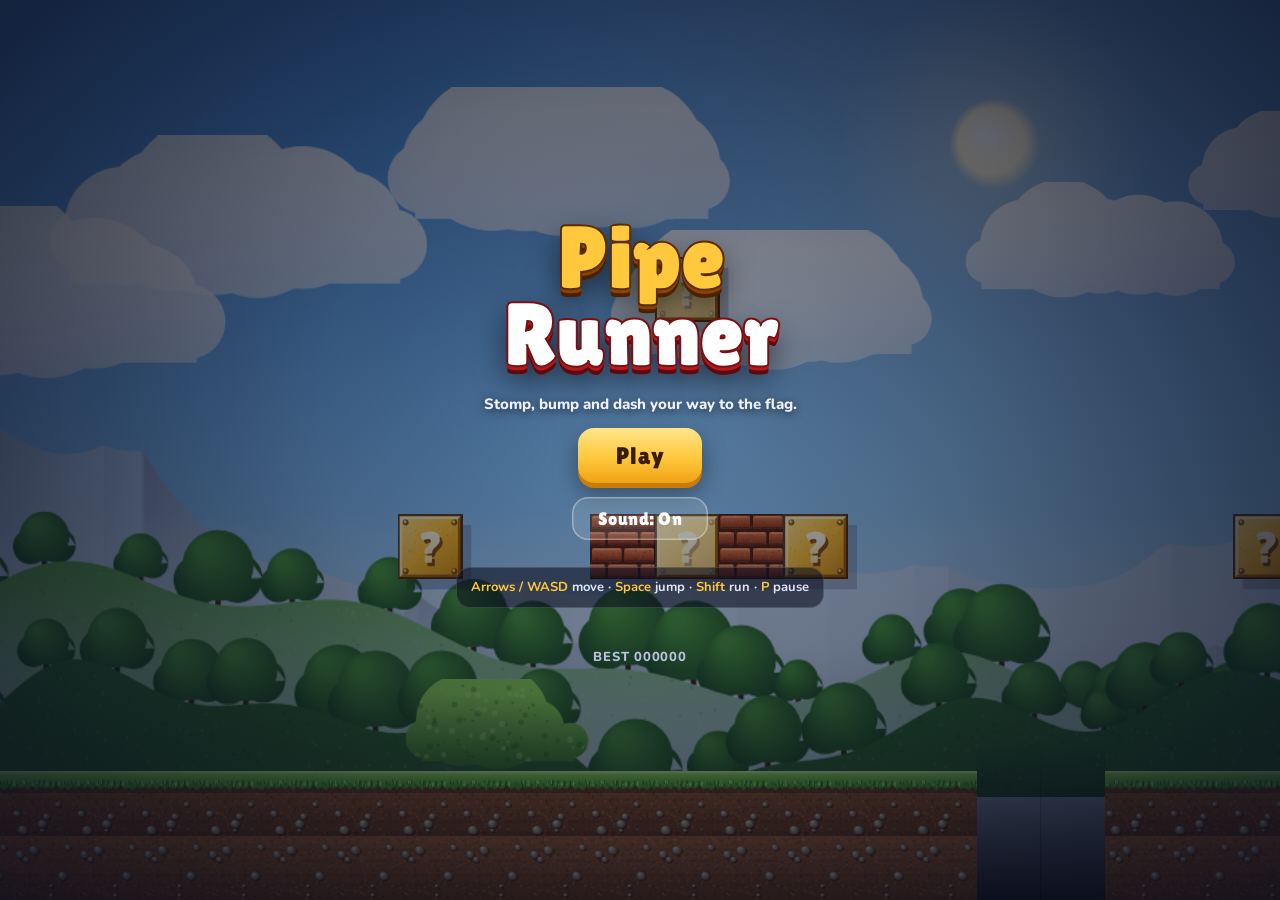
==== commit b797af69: "Add Pipe Runner Py edition with in-game Python lessons Blue >>> blocks open a short Python lesson an" ====
--- a/pipe-runner.html
+++ b/pipe-runner.html
@@ -1206,7 +1206,7 @@
 $('againBtn').addEventListener('click', () => startGame(1));
 $('resumeBtn').addEventListener('click', resumeGame);
 $('restartBtn').addEventListener('click', () => { initAudio(); checkpoint = false; startLevel(false, false); });
-$('pauseBtn').addEventListener('click', () => { if (state === 'play') pauseGame(); else if (state === 'paused') resumeGame(); });
+$('pauseBtn').addEventListener('pointerdown', e => { e.preventDefault(); if (state === 'play') pauseGame(); else if (state === 'paused') resumeGame(); });
 $('soundBtn').addEventListener('click', () => { initAudio(); setMuted(!muted); });
 $('sound2Btn').addEventListener('click', () => { initAudio(); setMuted(!muted); });
 
